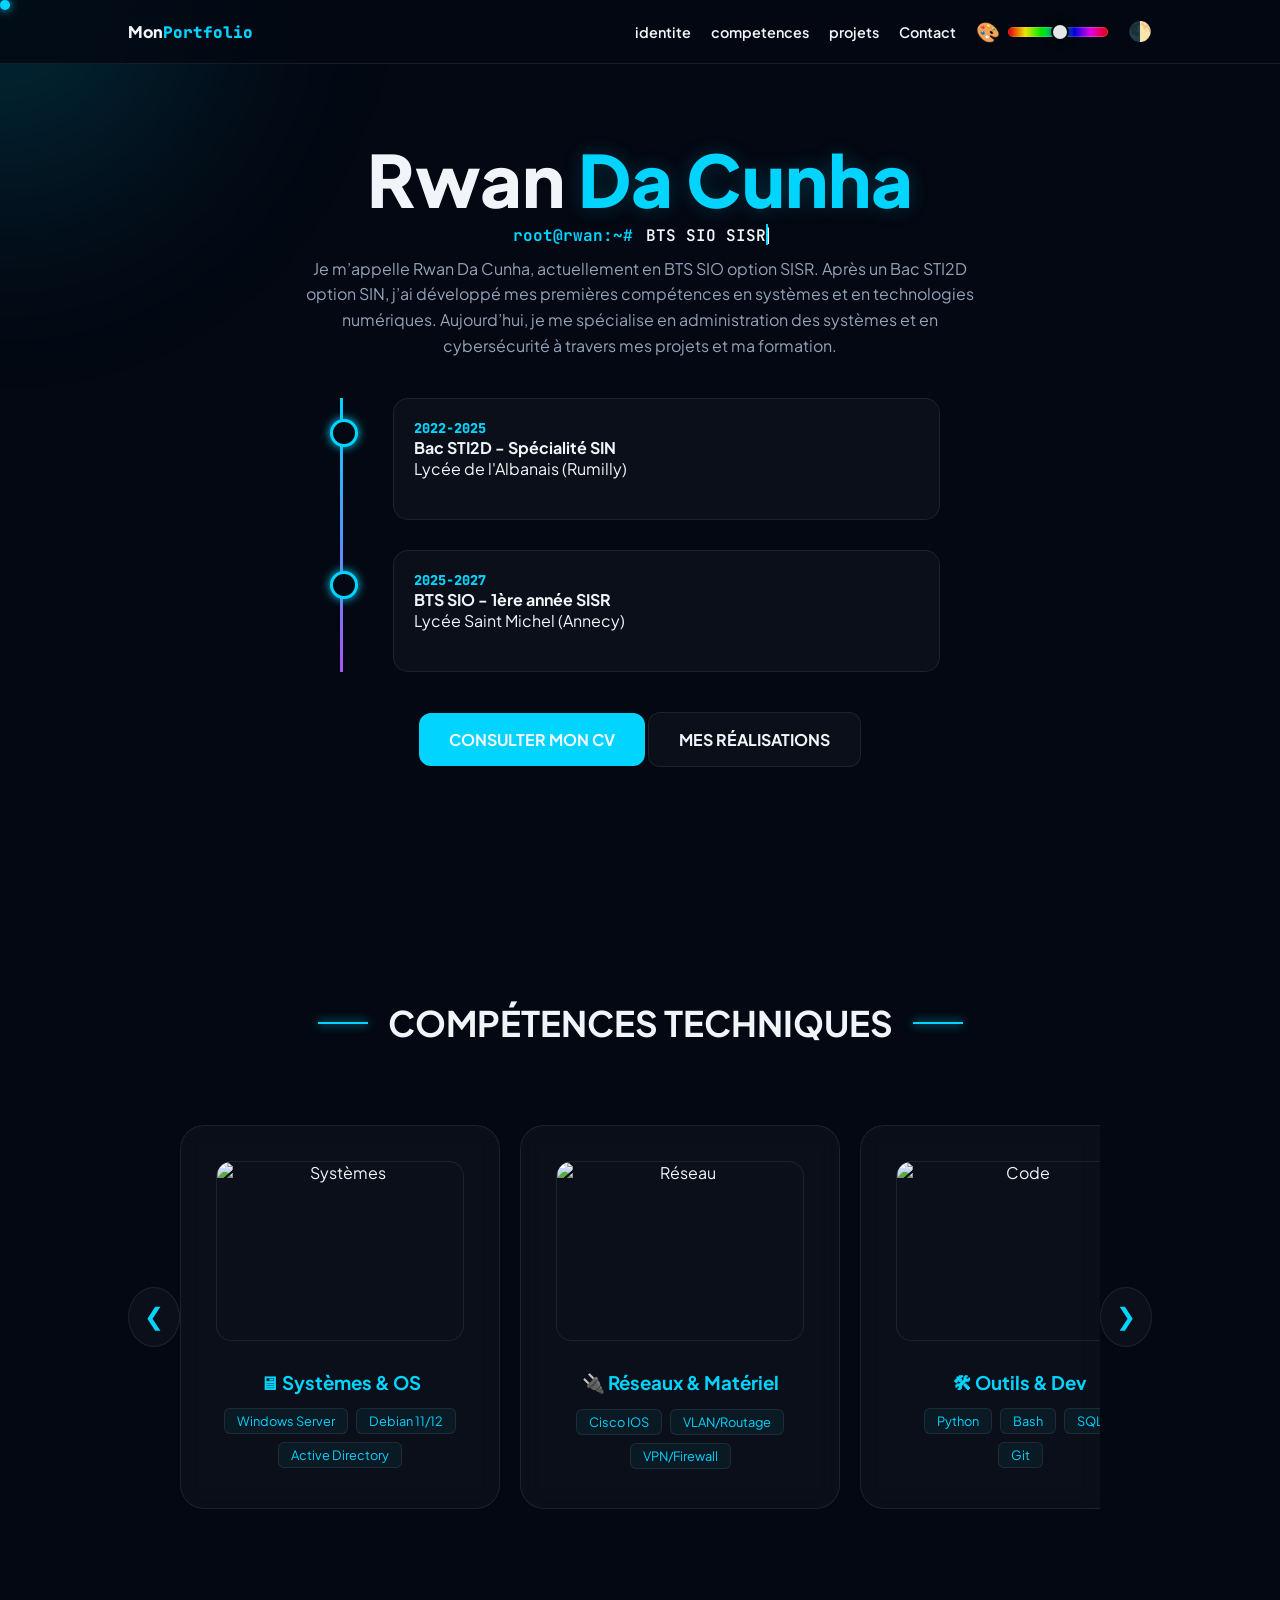
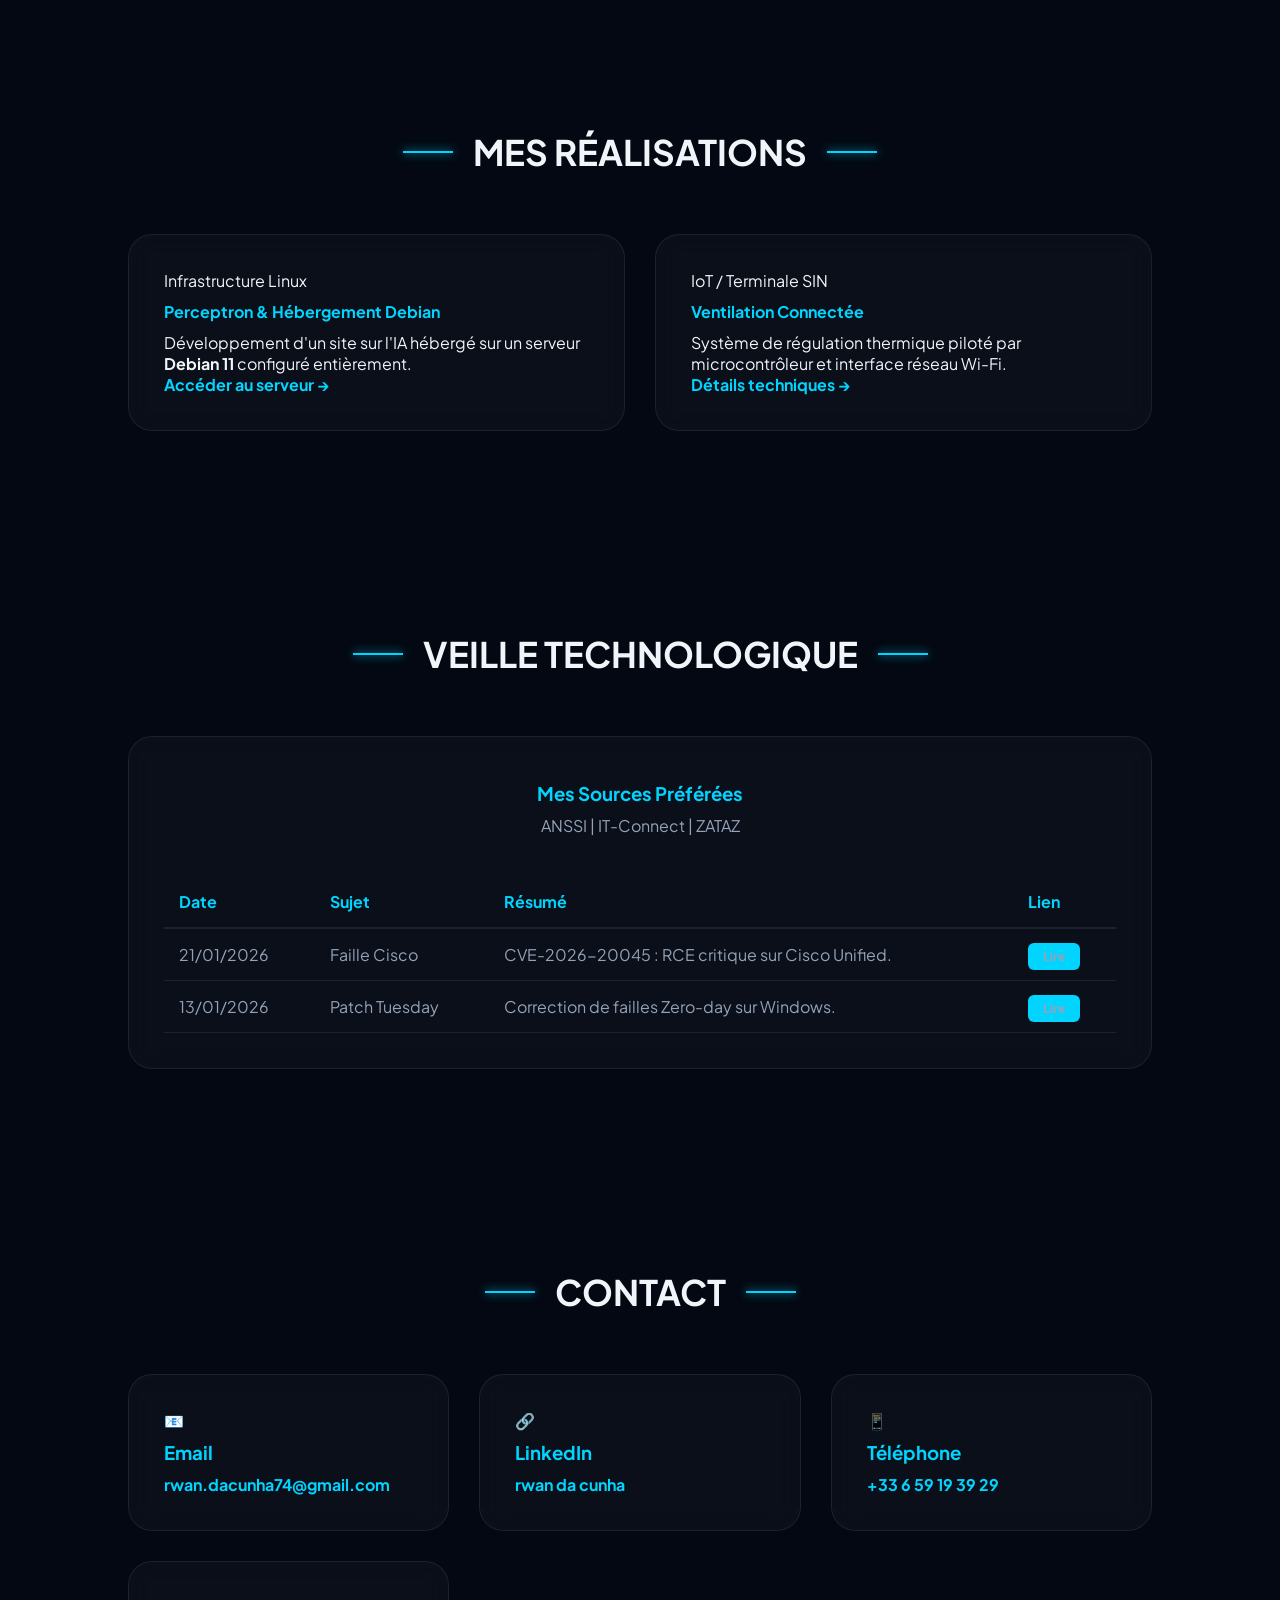
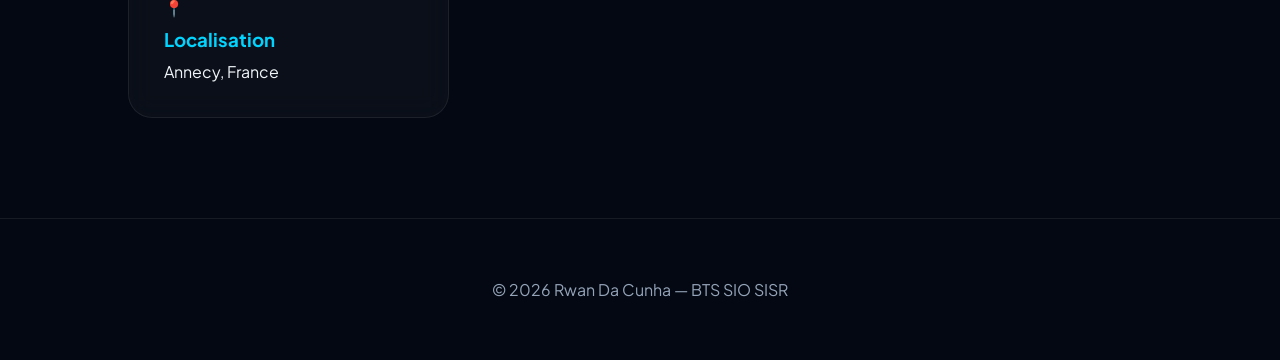
==== index.html @ 263a8742 "Update index.html" ====
<!DOCTYPE html>
<html lang="fr">
<head>
    <meta charset="UTF-8">
    <meta name="viewport" content="width=device-width, initial-scale=1.0">
    <title>Portfolio SISR | Rwan Da Cunha</title>
    <link href="https://fonts.googleapis.com/css2?family=Plus+Jakarta+Sans:wght@300;400;600;800&family=JetBrains+Mono&display=swap" rel="stylesheet">
    <link rel="stylesheet" href="css.css">
</head>
<body>

    <div class="curseur-personnalise"></div>
    <div class="blob"></div>
    

    <nav>
        <div class="logo">Mon<span>Portfolio</span></div>
        <ul>
            <li><a href="#identite">identite</a></li>
            <li><a href="#competences">competences</a></li>
            <li><a href="#projets">projets</a></li>
             <li><a href="#contact">Contact</a></li>
            
            <li class="color-control">
                <span class="icon-palette">🎨</span>
                <input type="range" id="hue-slider" min="0" max="360" value="190">
            </li>

            <li><button id="mode-switch">🌓</button></li>
        </ul>
    </nav>

    <header id="identite" class="reveal">
        <div class="presentation">
          
            <h1>Rwan <span>Da Cunha</span></h1>
            
            <p class="tagline">
                <span class="prompt-user">root@rwan:~#</span> 
                <span id="typewriter"></span><span class="cursor">|</span>
            </p>
            
            <div class="bio-container">
                <p class="bio">
                  Je m’appelle Rwan Da Cunha, actuellement en BTS SIO option SISR. Après un Bac STI2D option SIN, j’ai développé mes premières compétences en systèmes et en technologies numériques. Aujourd’hui, je me spécialise en administration des systèmes et en cybersécurité à travers mes projets et ma formation.
                </p>
            </div>

            <div class="frise-parcours">
                <a href="https://albanais.ent.auvergnerhonealpes.fr/" target="_blank" class="etape">
                    <div class="date">2022-2025</div>
                    <div class="description">
                        <h4>Bac STI2D - Spécialité SIN</h4>
                        <p>Lycée de l'Albanais (Rumilly)</p>
                        <span class="clic-info">Visiter le site →</span>
                    </div>
                </a>
                <a href="https://www.st-michel.fr/formations/etablissement-superieur" target="_blank" class="etape">
                    <div class="date">2025-2027</div>
                    <div class="description">
                        <h4>BTS SIO - 1ère année SISR</h4>
                        <p>Lycée Saint Michel (Annecy)</p>
                        <span class="clic-info">Visiter le site →</span>
                    </div>
                </a>
            </div>

            <div class="actions-principales">
                <a href="CV_2026-01-22_Rwan_Da cunha.pdf" target="_blank" class="btn-neon">CONSULTER MON CV</a>
                <a href="#projets" class="btn-verre">MES RÉALISATIONS</a>
            </div>
        </div>
    </header>

    <section id="competences" class="reveal">
        <h2 class="titre-section">Compétences Techniques</h2>
        <div class="carousel-container">
            <button class="carousel-btn prev" id="prevBtn">❮</button>
            <div class="carousel-track" id="carouselTrack">
                
                <div class="carte-verre carousel-item">
                    <img src="https://images.unsplash.com/photo-1597852074816-d933c7d2b988?q=80&w=600&auto=format&fit=crop" alt="Systèmes">
                    <h3>🖥 Systèmes & OS</h3>
                    <div class="tags"><span>Windows Server</span><span>Debian 11/12</span><span>Active Directory</span></div>
                </div>

                <div class="carte-verre carousel-item">
                    <img src="https://images.unsplash.com/photo-1544197150-b99a580bb7a8?q=80&w=600&auto=format&fit=crop" alt="Réseau">
                    <h3>🔌 Réseaux & Matériel</h3>
                    <div class="tags"><span>Cisco IOS</span><span>VLAN/Routage</span><span>VPN/Firewall</span></div>
                </div>

                <div class="carte-verre carousel-item">
                    <img src="https://images.unsplash.com/photo-1516116216624-53e697fedbea?q=80&w=600&auto=format&fit=crop" alt="Code">
                    <h3>🛠 Outils & Dev</h3>
                    <div class="tags"><span>Python</span><span>Bash</span><span>SQL</span><span>Git</span></div>
                </div>

                <div class="carte-verre carousel-item">
                    <img src="https://images.unsplash.com/photo-1523240795612-9a054b0db644?q=80&w=600&auto=format&fit=crop" alt="Langues">
                    <h3>🌐 Langues</h3>
                    <div class="tags"><span>Français</span><span>Anglais (B1)</span><span>Espagnol (B1)</span></div>
                </div>

            </div>
            <button class="carousel-btn next" id="nextBtn">❯</button>
        </div>
    </section>

    <section id="projets" class="reveal">
        <h2 class="titre-section">Mes Réalisations</h2>
        <div class="grille-projets">
            <div class="carte-verre projet">
                <span class="categorie">Infrastructure Linux</span>
                <h4>Perceptron & Hébergement Debian</h4>
                <p>Développement d'un site sur l'IA hébergé sur un serveur <strong>Debian 11</strong> configuré entièrement.</p>
                <a href="tp_architecture_client_serveur_Yanis (1).pdf" target="_blank" class="lien-projet">Accéder au serveur →</a>
            </div>
            <div class="carte-verre projet">
                <span class="categorie">IoT / Terminale SIN</span>
                <h4>Ventilation Connectée</h4>
                <p>Système de régulation thermique piloté par microcontrôleur et interface réseau Wi-Fi.</p>
                <a href="Présentation Projet Entreprise Moderne Sobre Professionnel Blanc Gris Vert.pdf" target="_blank" class="lien-projet">Détails techniques →</a>
            </div>
        </div>
    </section>

  

    <section id="veille" class="reveal">
        <h2 class="titre-section">Veille Technologique</h2>
        <div class="carte-verre">
            <div style="text-align: center; margin-bottom: 40px;">
                <h3>Mes Sources Préférées</h3>
                <p style="color: var(--texte-attentu); margin-top: 10px;">
                    <a href="https://cyber.gouv.fr/" target="_blank" class="lien-source">ANSSI</a> | 
                    <a href="https://www.it-connect.fr/" target="_blank" class="lien-source">IT-Connect</a> | 
                    <a href="https://www.zataz.com/" target="_blank" class="lien-source">ZATAZ</a>
                </p>
            </div>
            <div class="table-scroll">
                <table class="table-veille">
                    <thead>
                        <tr>
                            <th>Date</th>
                            <th>Sujet</th>
                            <th>Résumé</th>
                            <th>Lien</th>
                        </tr>
                    </thead>
                    <tbody>
                        <tr>
                            <td>21/01/2026</td>
                            <td>Faille Cisco</td>
                            <td>CVE-2026-20045 : RCE critique sur Cisco Unified.</td>
                            <td><a href="https://cyber.gouv.fr" target="_blank" class="btn-mini">Lire</a></td>
                        </tr>
                        <tr>
                            <td>13/01/2026</td>
                            <td>Patch Tuesday</td>
                            <td>Correction de failles Zero-day sur Windows.</td>
                            <td><a href="https://it-connect.fr" target="_blank" class="btn-mini">Lire</a></td>
                        </tr>
                    </tbody>
                </table>
            </div>
        </div>
    </section>

    <section id="contact" class="reveal">
        <h2 class="titre-section">Contact</h2>
        <div class="grille-contact">
            <div class="carte-verre contact-item">
                <div class="icone">📧</div>
                <h3>Email</h3>
                <p><a href="mailto:rwan.dacunha74@gmail.com" class="lien-direct">rwan.dacunha74@gmail.com</a></p>
            </div>
            <div class="carte-verre contact-item">
                <div class="icone">🔗</div>
                <h3>LinkedIn</h3>
                <p><a href="https://linkedin.com/in/rwan-da-cunha-b559bb3a7/" target="_blank" class="lien-direct">rwan da cunha</a></p>
            </div>
            <div class="carte-verre contact-item">
                <div class="icone">📱</div>
                <h3>Téléphone</h3>
                <p><a href="tel:+33659193929" class="lien-direct">+33 6 59 19 39 29</a></p>
            </div>
            <div class="carte-verre contact-item">
                <div class="icone">📍</div>
                <h3>Localisation</h3>
                <p>Annecy, France</p>
            </div>
        </div>
    </section>

    <footer>
        <p>© 2026 Rwan Da Cunha — BTS SIO SISR</p>
    </footer>

    <script src="java_pro.js"></script>
</body>

</html>
---- css.css ----
:root {
    --main-hue: 190;
    --verre: rgba(255, 255, 255, 0.03);
    --bordure: rgba(255, 255, 255, 0.08);
    --neon: hsl(var(--main-hue), 100%, 50%);
    --neon-lumineux: hsla(var(--main-hue), 100%, 50%, 0.2);
    --violet: #a855f7;
    --texte: #f1f5f9;
    --texte-attentu: #94a3b8;
    --fond: #030812;
}

body.light-mode {
    --fond: #f8fafc;
    --texte: #0f172a;
    --texte-attentu: #475569;
    --verre: rgba(0, 0, 0, 0.05);
    --bordure: rgba(0, 0, 0, 0.1);
    --neon: hsl(var(--main-hue), 90%, 45%); 
    --neon-lumineux: hsla(var(--main-hue), 90%, 45%, 0.1);
}

* { margin: 0; padding: 0; box-sizing: border-box; }
html { scroll-behavior: smooth; }
body { background-color: var(--fond); color: var(--texte); font-family: 'Plus Jakarta Sans', sans-serif; overflow-x: hidden; transition: background 0.3s ease, color 0.3s ease; }
html, body, a, button, .carte-verre { cursor: none !important; }

/* FIX LIENS */
a { text-decoration: none !important; color: inherit !important; }
a:visited, a:hover, a:active { text-decoration: none !important; color: inherit !important; }

/* Navigation */
nav { display: flex; justify-content: space-between; align-items: center; padding: 1.2rem 10%; position: fixed; top: 0; width: 100%; z-index: 1000; background: rgba(3, 8, 18, 0.8); backdrop-filter: blur(15px); border-bottom: 1px solid var(--bordure); }
body.light-mode nav { background: rgba(248, 250, 252, 0.8); }
.logo { font-weight: 800; color: var(--texte) !important; }
.logo span { color: var(--neon); font-family: 'JetBrains Mono', monospace; }
nav ul { display: flex; list-style: none; gap: 20px; align-items: center; }
nav a { color: var(--texte) !important; font-weight: 600; font-size: 0.9rem; transition: 0.3s; }
nav a:hover { color: var(--neon) !important; text-shadow: 0 0 10px var(--neon); }
#mode-switch { background: none; border: none; font-size: 1.2rem; cursor: pointer; }

/* SLIDER ARC-EN-CIEL */
.color-control { display: flex; align-items: center; gap: 8px; }
.icon-palette { font-size: 1.2rem; }
#hue-slider {
    -webkit-appearance: none; width: 100px; height: 10px; border-radius: 5px;
    background: linear-gradient(to right, hsl(0, 100%, 50%), hsl(60, 100%, 50%), hsl(120, 100%, 50%), hsl(180, 100%, 50%), hsl(240, 100%, 50%), hsl(300, 100%, 50%), hsl(360, 100%, 50%));
    outline: none; opacity: 0.9; cursor: pointer !important; border: 1px solid rgba(255,255,255,0.2);
}
#hue-slider::-webkit-slider-thumb { -webkit-appearance: none; appearance: none; width: 18px; height: 18px; border-radius: 50%; background: #fff; cursor: pointer; box-shadow: 0 0 10px rgba(0,0,0,0.8); border: 2px solid var(--fond); }

/* IA CHATBOT DESIGN */
.chat-container { max-width: 600px; margin: 0 auto; min-height: 400px; display: flex; flex-direction: column; }
.chat-header { display: flex; align-items: center; gap: 15px; border-bottom: 1px solid var(--bordure); padding-bottom: 15px; margin-bottom: 15px; }
.chat-avatar { width: 50px; height: 50px; background: var(--neon-lumineux); border: 2px solid var(--neon); border-radius: 50%; display: flex; align-items: center; justify-content: center; font-size: 1.5rem; }
.chat-messages { flex-grow: 1; height: 300px; overflow-y: auto; display: flex; flex-direction: column; gap: 10px; padding: 10px; border: 1px solid var(--bordure); border-radius: 12px; background: rgba(0,0,0,0.2); margin-bottom: 15px; }
.message { padding: 10px 15px; border-radius: 12px; max-width: 80%; line-height: 1.4; font-size: 0.95rem; }
.message.bot { background: var(--verre); border: 1px solid var(--bordure); border-left: 3px solid var(--neon); align-self: flex-start; }
.message.user { background: var(--neon-lumineux); border: 1px solid var(--neon); color: var(--texte); align-self: flex-end; text-align: right; }
.chat-input-area { display: flex; gap: 10px; }
#user-input { flex-grow: 1; padding: 12px; border-radius: 8px; border: 1px solid var(--bordure); background: rgba(0,0,0,0.3); color: var(--texte); outline: none; transition: 0.3s; }
#user-input:focus { border-color: var(--neon); }
#send-btn { background: var(--neon); color: #000; border: none; padding: 10px 20px; border-radius: 8px; font-weight: bold; cursor: pointer; transition: 0.3s; }
#send-btn:hover { box-shadow: 0 0 15px var(--neon-lumineux); }

/* TITRES EN COULEUR */
.carte-verre h3, .carte-verre h4 { color: var(--neon) !important; margin: 10px 0; }
.prompt-user { color: var(--neon); margin-right: 10px; font-weight: bold; font-family: 'JetBrains Mono', monospace; }
#typewriter { font-family: 'JetBrains Mono', monospace; color: var(--texte); font-weight: 600; }
.cursor { display: inline-block; background-color: var(--neon); width: 2px; animation: blink 1s infinite; }
@keyframes blink { 0%, 100% { opacity: 1; } 50% { opacity: 0; } }

/* Carrousel */
.carousel-container { position: relative; display: flex; align-items: center; width: 100%; margin: 0 auto; }
.carousel-track { display: flex; overflow-x: auto; scroll-behavior: smooth; scroll-snap-type: x mandatory; gap: 20px; padding: 20px 0; scrollbar-width: none; }
.carousel-track::-webkit-scrollbar { display: none; }
.carousel-item { min-width: 320px; flex: 0 0 calc(33.33% - 20px); scroll-snap-align: center; display: flex; flex-direction: column; align-items: center; text-align: center; }
.carousel-item img { width: 100%; height: 180px; object-fit: cover; border-radius: 15px; margin-bottom: 20px; border: 1px solid var(--bordure); }
.carousel-btn { background: var(--verre); border: 1px solid var(--bordure); color: var(--neon); font-size: 1.5rem; padding: 15px; border-radius: 50%; z-index: 10; transition: 0.3s; }
@media (max-width: 768px) { .carousel-item { flex: 0 0 85%; } .carousel-btn { display: none; } }

/* Hero */
header { height: 100vh; display: flex; align-items: center; justify-content: center; text-align: center; }
.presentation h1 { font-size: clamp(2.5rem, 8vw, 4.5rem); font-weight: 800; color: var(--texte); }
.presentation h1 span { color: var(--neon); text-shadow: 0 0 20px var(--neon-lumineux); }
.bio { color: var(--texte-attentu); margin: 10px auto 40px auto; max-width: 700px; line-height: 1.6; }

/* Frise */
.frise-parcours { position: relative; margin: 40px auto; max-width: 600px; padding-left: 50px; text-align: left; border-left: 3px solid var(--bordure); }
.frise-parcours::after { content: ''; position: absolute; left: -3px; top: 0; width: 3px; height: 100%; background: linear-gradient(to bottom, var(--neon), var(--violet), var(--neon)); background-size: 100% 200%; animation: flux 3s linear infinite; }
@keyframes flux { 0% { background-position: 0% 0%; } 100% { background-position: 0% 200%; } }
.etape { display: block; position: relative; margin-bottom: 30px; padding: 20px; background: var(--verre); border-radius: 15px; border: 1px solid var(--bordure); transition: 0.4s; color: var(--texte) !important; text-decoration: none !important; }
.etape:hover { border-color: var(--neon); transform: translateX(10px); background: rgba(0, 229, 255, 0.05); }
.etape::before { content: ''; position: absolute; left: -64px; top: 20px; width: 22px; height: 22px; background: var(--fond); border: 3px solid var(--neon); border-radius: 50%; z-index: 2; box-shadow: 0 0 10px var(--neon); }
.etape .date { font-weight: 800; color: var(--neon); font-size: 0.85rem; font-family: 'JetBrains Mono', monospace; }
.clic-info { display: block; margin-top: 5px; font-size: 0.75rem; color: var(--neon); opacity: 0; }
.etape:hover .clic-info { opacity: 1; }

/* Général */
section { padding: 100px 10%; }
.titre-section { font-size: 2.2rem; margin-bottom: 60px; text-align: center; text-transform: uppercase; display: flex; align-items: center; justify-content: center; gap: 20px; }
.titre-section::before, .titre-section::after { content: ""; height: 2px; width: 50px; background: var(--neon); box-shadow: 0 0 10px var(--neon); }
.grille-projets, .grille-contact { display: grid; grid-template-columns: repeat(auto-fit, minmax(280px, 1fr)); gap: 30px; }
.carte-verre { background: var(--verre); border: 1px solid var(--bordure); backdrop-filter: blur(12px); padding: 35px; border-radius: 24px; transition: 0.4s ease; }
.tags span { display: inline-block; background: rgba(0, 229, 255, 0.05); color: var(--neon); padding: 4px 12px; border-radius: 6px; margin: 4px; font-size: 0.8rem; border: 1px solid var(--bordure); }

.lien-direct, .lien-projet { color: var(--neon) !important; font-weight: 700; text-decoration: none !important; }
.btn-neon { padding: 16px 30px; border-radius: 12px; font-weight: 700; background: var(--neon); color: #000; display: inline-block; text-decoration: none !important; }
.btn-verre { padding: 16px 30px; border-radius: 12px; font-weight: 700; background: var(--verre); color: var(--texte); border: 1px solid var(--bordure); display: inline-block; text-decoration: none !important; }
.table-veille { width: 100%; border-collapse: collapse; margin-top: 25px; }
.table-veille th { text-align: left; color: var(--neon); padding: 15px; border-bottom: 2px solid var(--bordure); }
.table-veille td { padding: 15px; border-bottom: 1px solid var(--bordure); color: var(--texte-attentu); }
.btn-mini { background: var(--neon); color: #000; padding: 6px 15px; border-radius: 6px; font-weight: 800; font-size: 0.75rem; text-decoration: none !important; }

/* Curseur */
.curseur-personnalise { width: 10px; height: 10px; background: var(--neon); border-radius: 50%; position: fixed; pointer-events: none; z-index: 9999; box-shadow: 0 0 10px var(--neon); transform: translate(-50%, -50%); transition: transform 0.1s ease-out; }
.curseur-personnalise.active { transform: translate(-50%, -50%) scale(2.8); background: transparent; border: 1px solid var(--neon); }
.blob { position: fixed; top: 0; left: 0; width: 600px; height: 600px; background: radial-gradient(circle, var(--neon-lumineux) 0%, transparent 70%); filter: blur(80px); z-index: -1; pointer-events: none; }
.reveal { opacity: 0; transform: translateY(30px); transition: 1s ease; }
.reveal.active { opacity: 1; transform: translateY(0); }
footer { text-align: center; padding: 60px; border-top: 1px solid var(--bordure); color: var(--texte-attentu); }
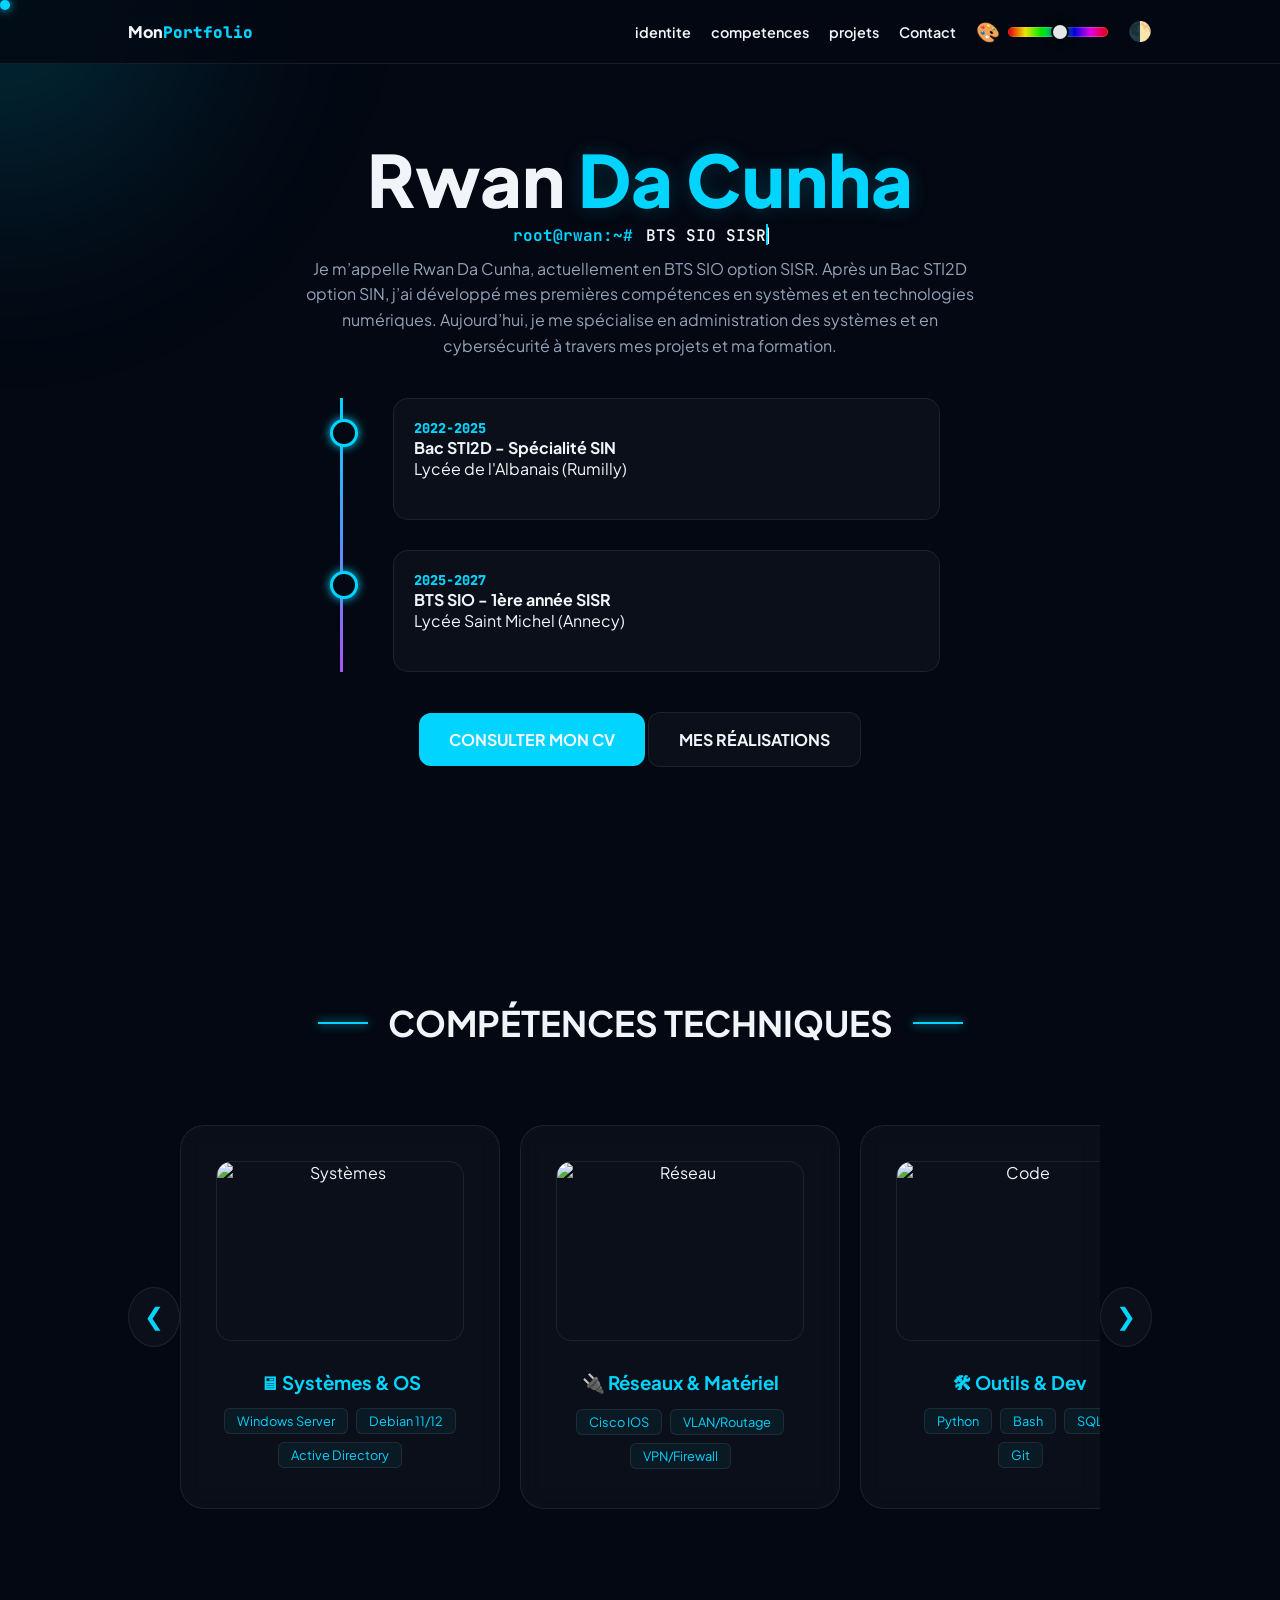
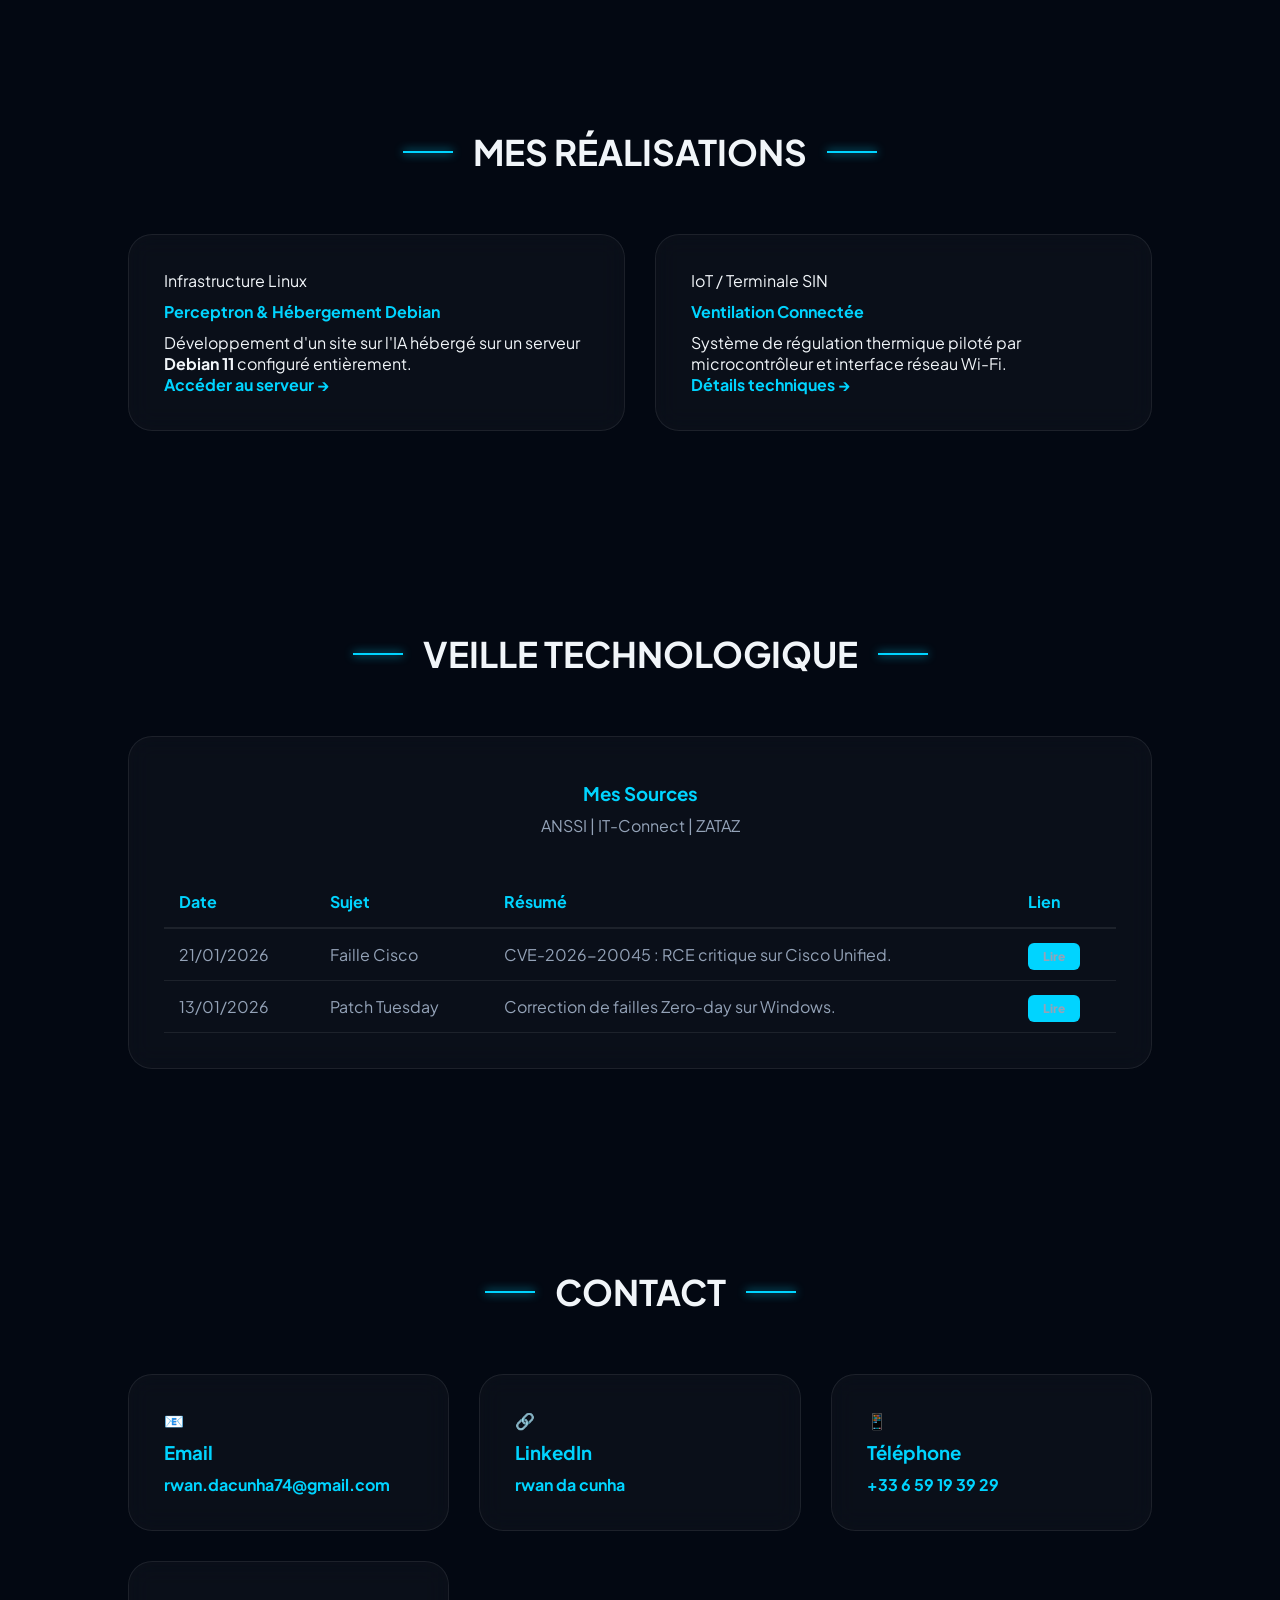
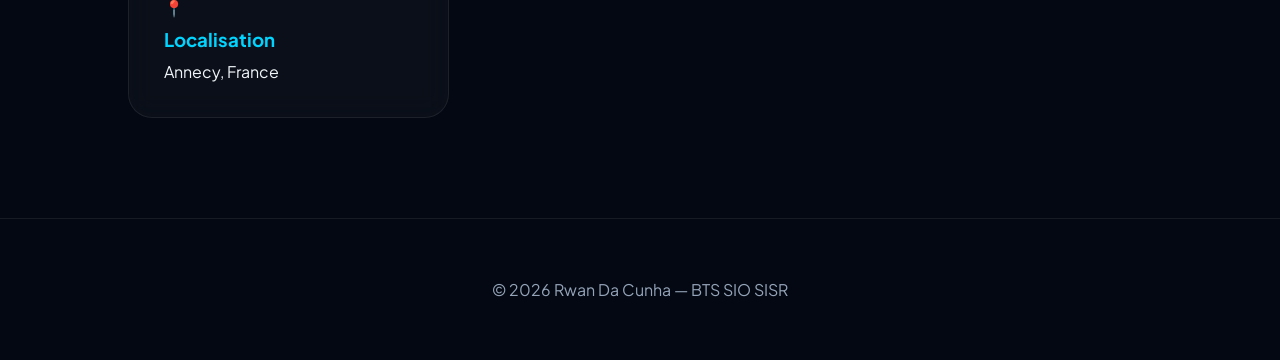
==== commit 900fa832: "Update index.html" ====
--- a/index.html
+++ b/index.html
@@ -131,7 +131,7 @@
         <h2 class="titre-section">Veille Technologique</h2>
         <div class="carte-verre">
             <div style="text-align: center; margin-bottom: 40px;">
-                <h3>Mes Sources Préférées</h3>
+                <h3>Mes Sources</h3>
                 <p style="color: var(--texte-attentu); margin-top: 10px;">
                     <a href="https://cyber.gouv.fr/" target="_blank" class="lien-source">ANSSI</a> | 
                     <a href="https://www.it-connect.fr/" target="_blank" class="lien-source">IT-Connect</a> | 
@@ -204,3 +204,4 @@
 
 
 
+
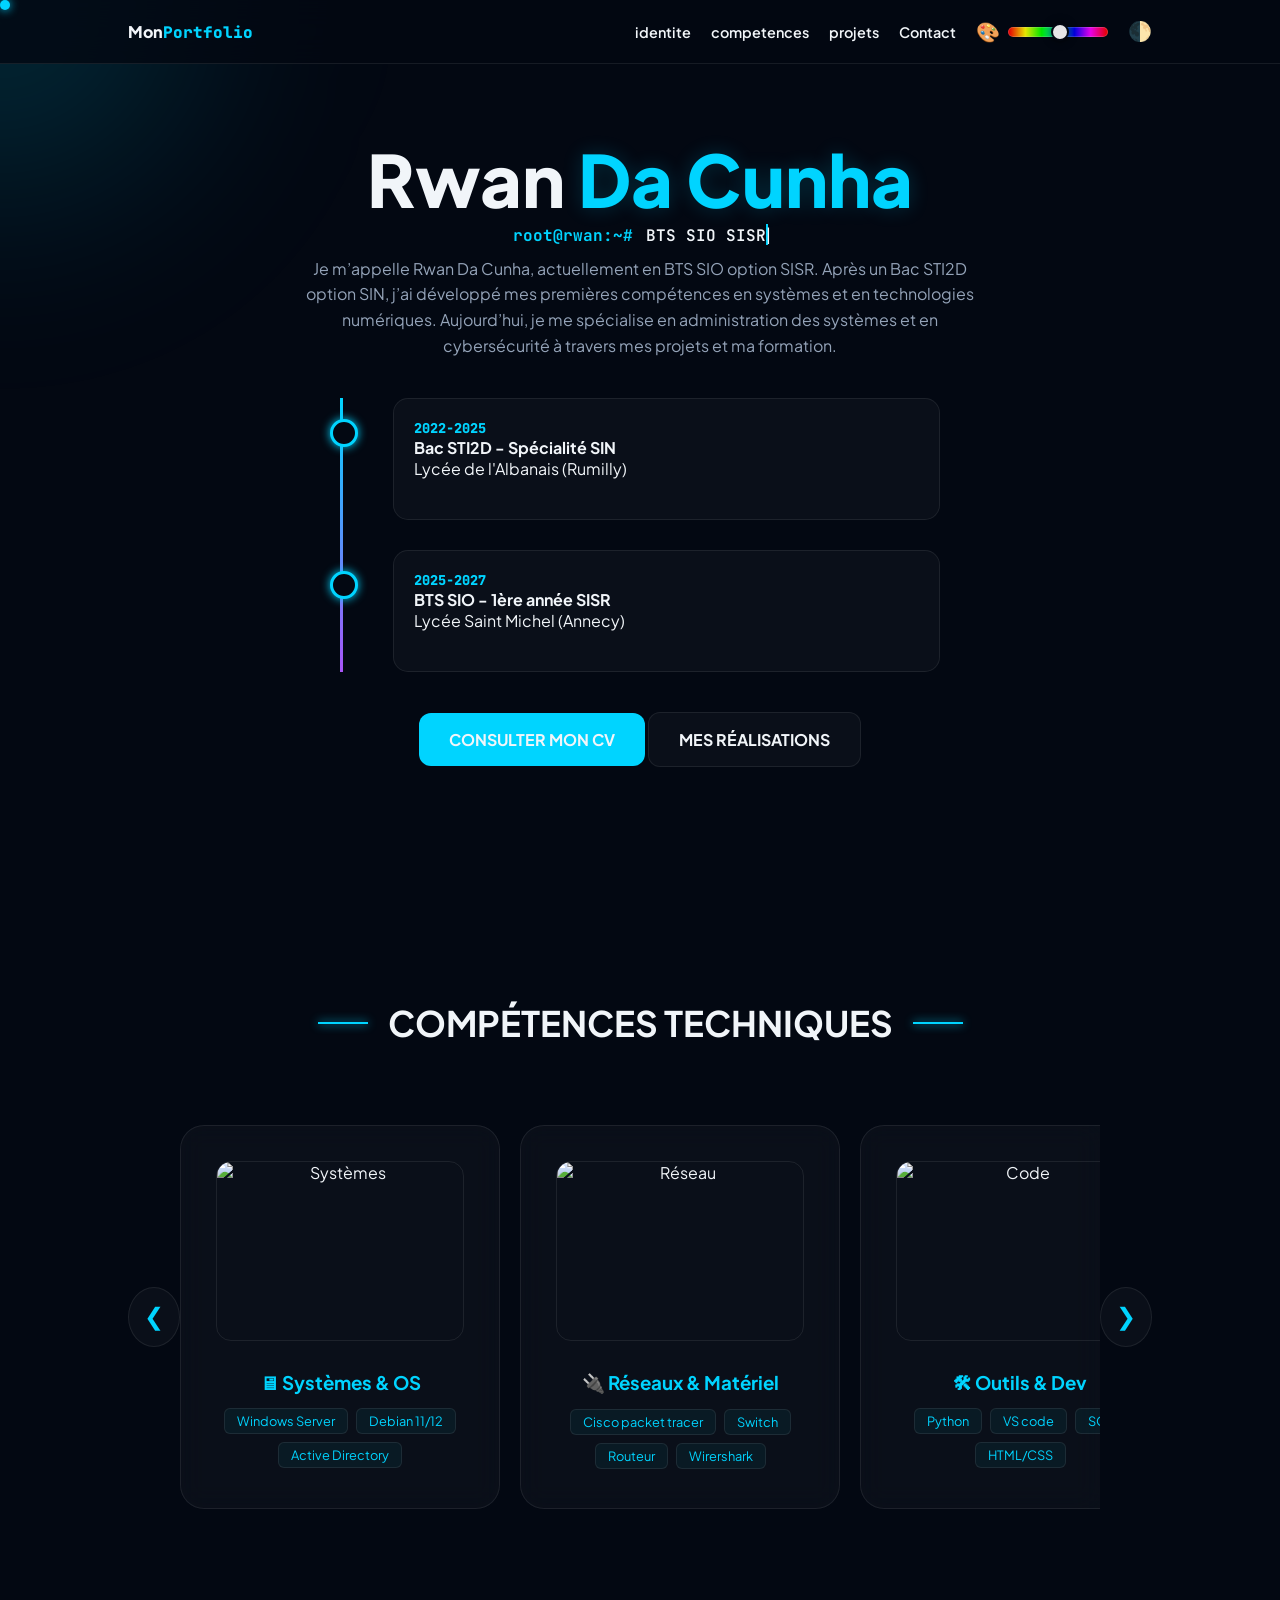
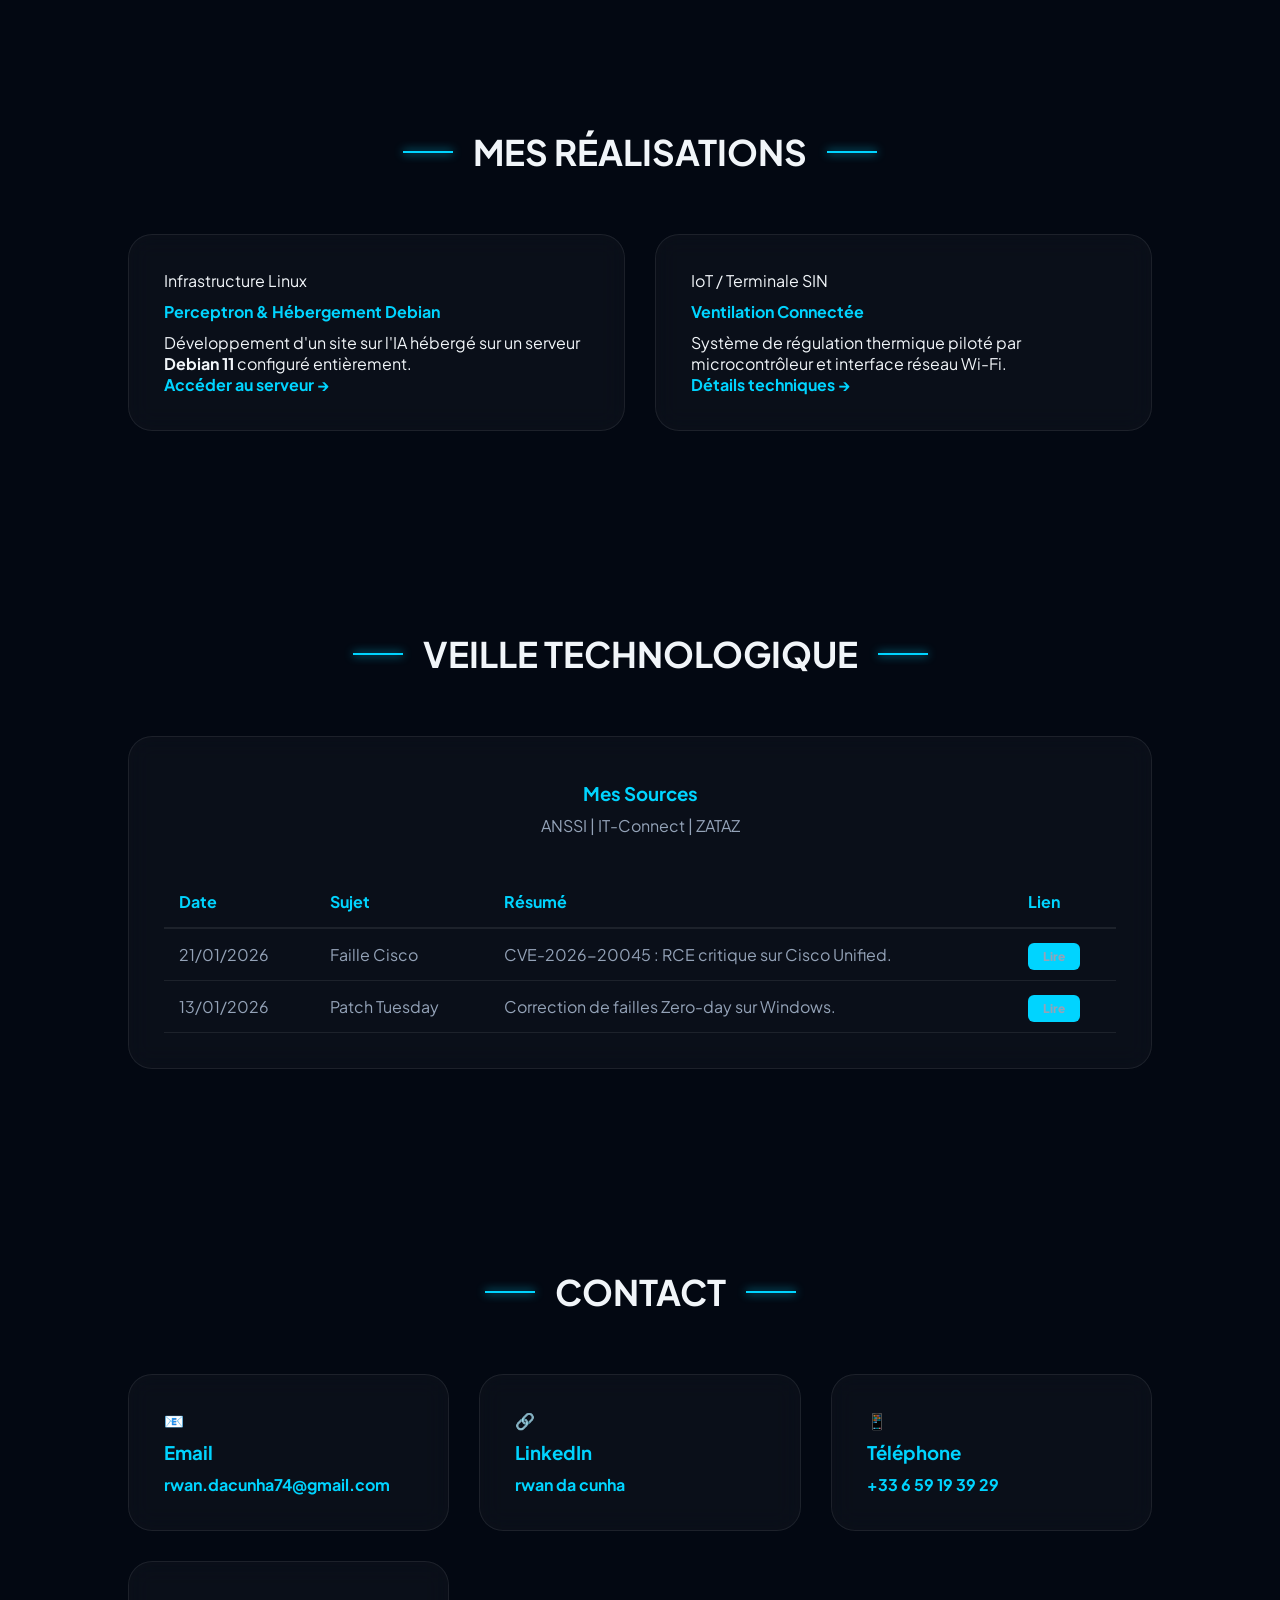
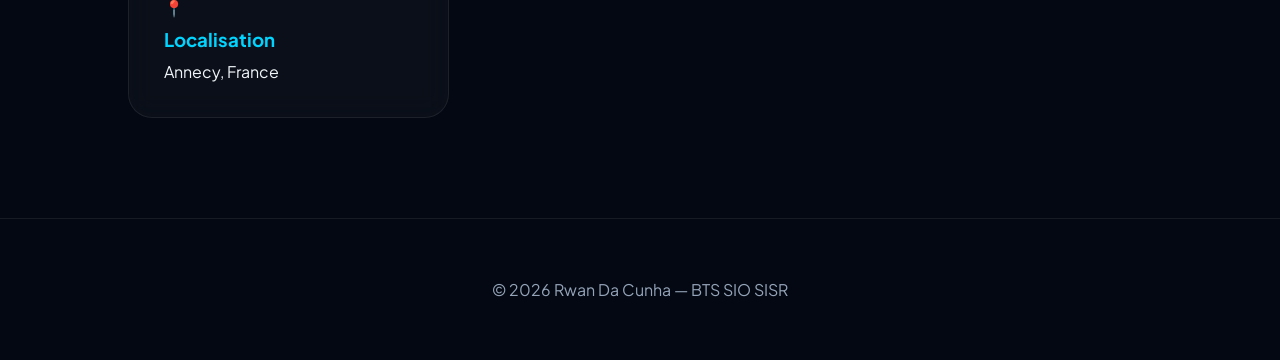
==== commit 4832aedc: "Update index.html" ====
--- a/index.html
+++ b/index.html
@@ -87,13 +87,13 @@
                 <div class="carte-verre carousel-item">
                     <img src="https://images.unsplash.com/photo-1544197150-b99a580bb7a8?q=80&w=600&auto=format&fit=crop" alt="Réseau">
                     <h3>🔌 Réseaux & Matériel</h3>
-                    <div class="tags"><span>Cisco IOS</span><span>VLAN/Routage</span><span>VPN/Firewall</span></div>
+                    <div class="tags"><span>Cisco packet tracer</span><span>Switch</span><span>Routeur</span><span>Wirershark</span></div>
                 </div>
 
                 <div class="carte-verre carousel-item">
                     <img src="https://images.unsplash.com/photo-1516116216624-53e697fedbea?q=80&w=600&auto=format&fit=crop" alt="Code">
                     <h3>🛠 Outils & Dev</h3>
-                    <div class="tags"><span>Python</span><span>Bash</span><span>SQL</span><span>Git</span></div>
+                    <div class="tags"><span>Python</span><span>VS code</span><span>SQL</span><span>HTML/CSS</span></div>
                 </div>
 
                 <div class="carte-verre carousel-item">
@@ -205,3 +205,4 @@
 
 
 
+
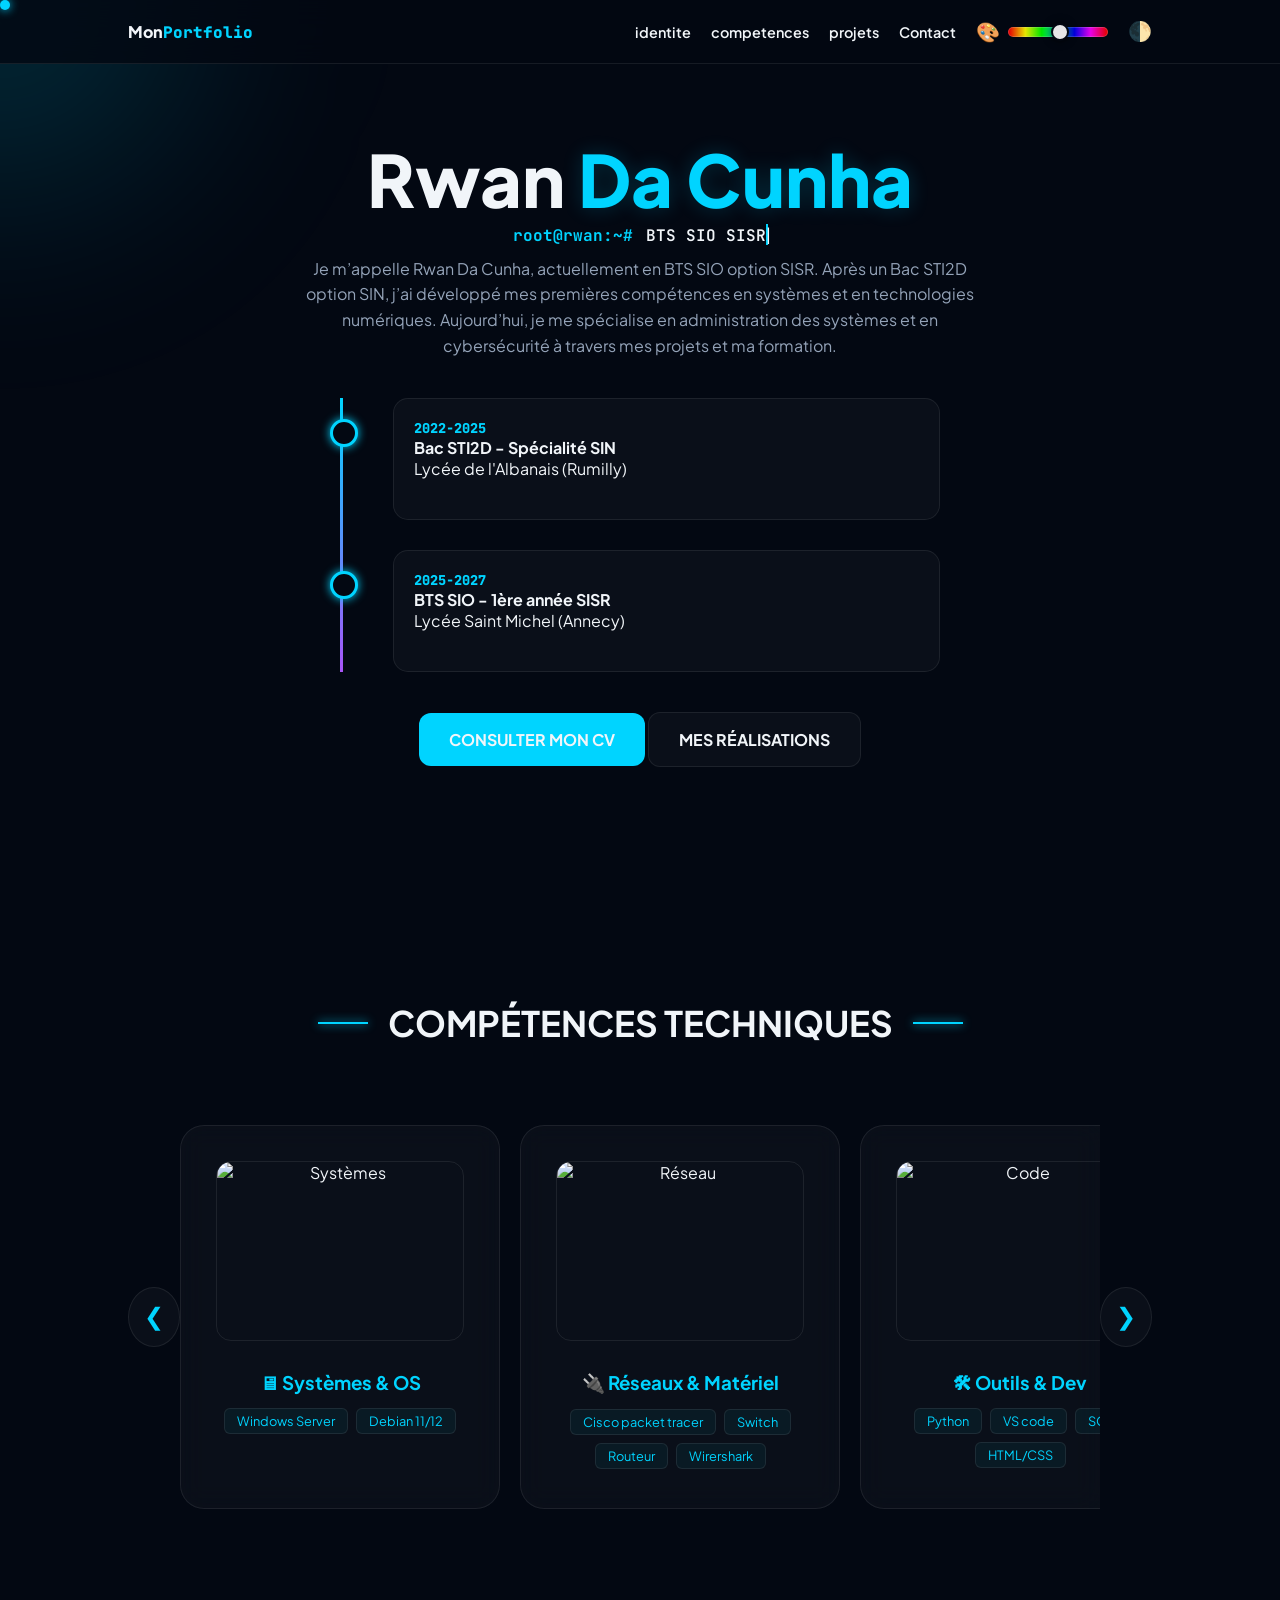
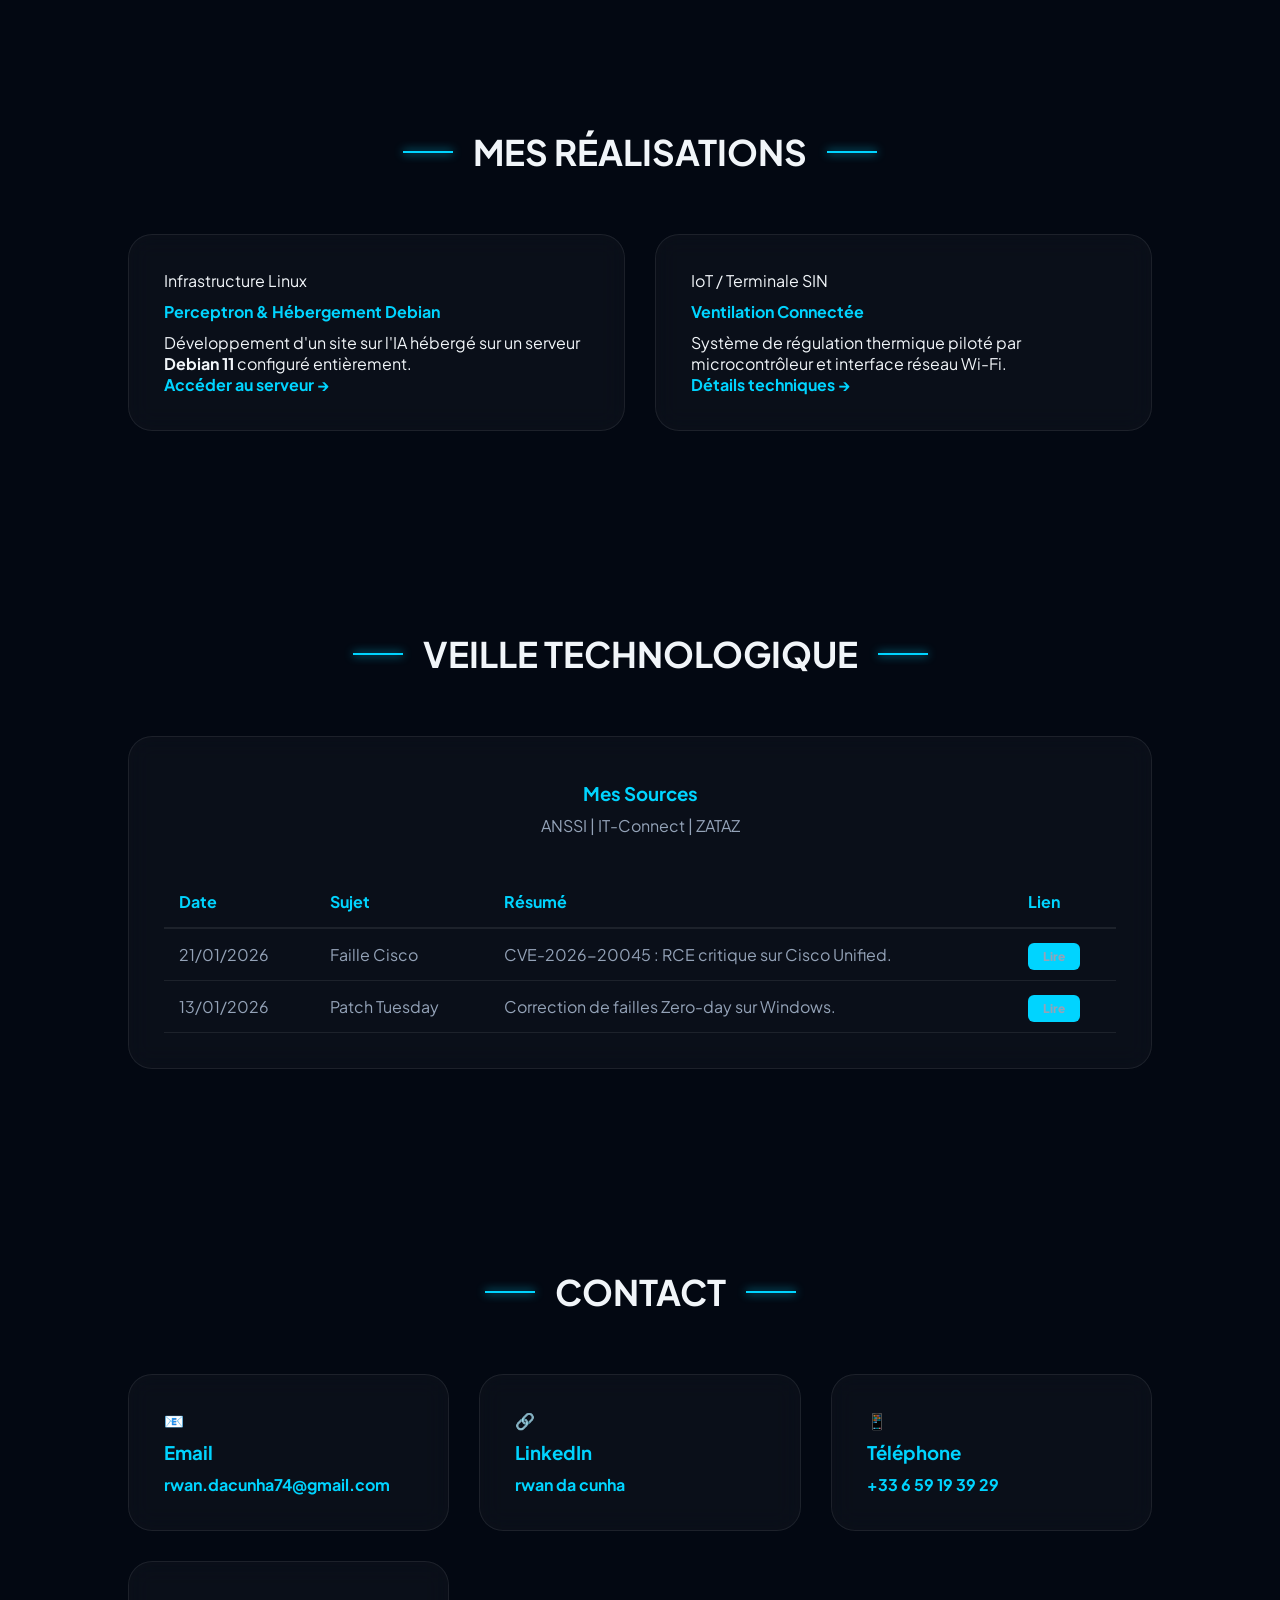
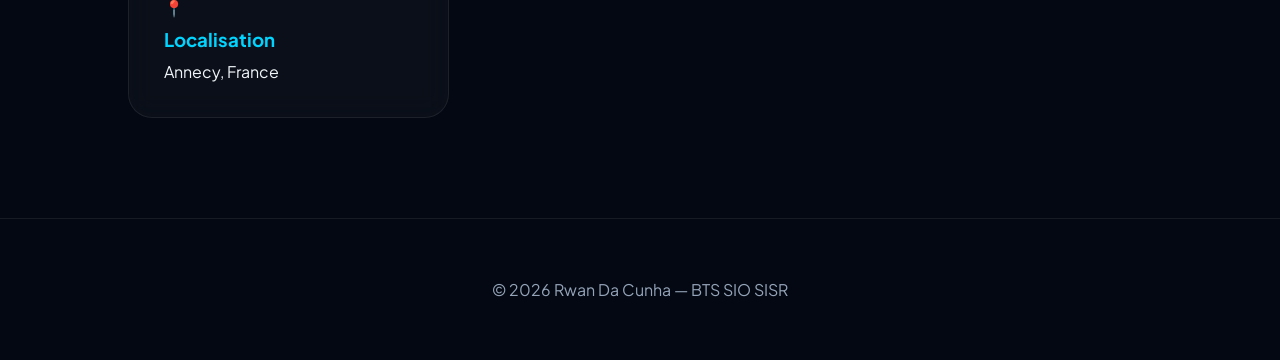
==== commit d6fe93e4: "Update index.html" ====
--- a/index.html
+++ b/index.html
@@ -81,7 +81,7 @@
                 <div class="carte-verre carousel-item">
                     <img src="https://images.unsplash.com/photo-1597852074816-d933c7d2b988?q=80&w=600&auto=format&fit=crop" alt="Systèmes">
                     <h3>🖥 Systèmes & OS</h3>
-                    <div class="tags"><span>Windows Server</span><span>Debian 11/12</span><span>Active Directory</span></div>
+                    <div class="tags"><span>Windows Server</span><span>Debian 11/12</span></div>
                 </div>
 
                 <div class="carte-verre carousel-item">
@@ -206,3 +206,4 @@
 
 
 
+
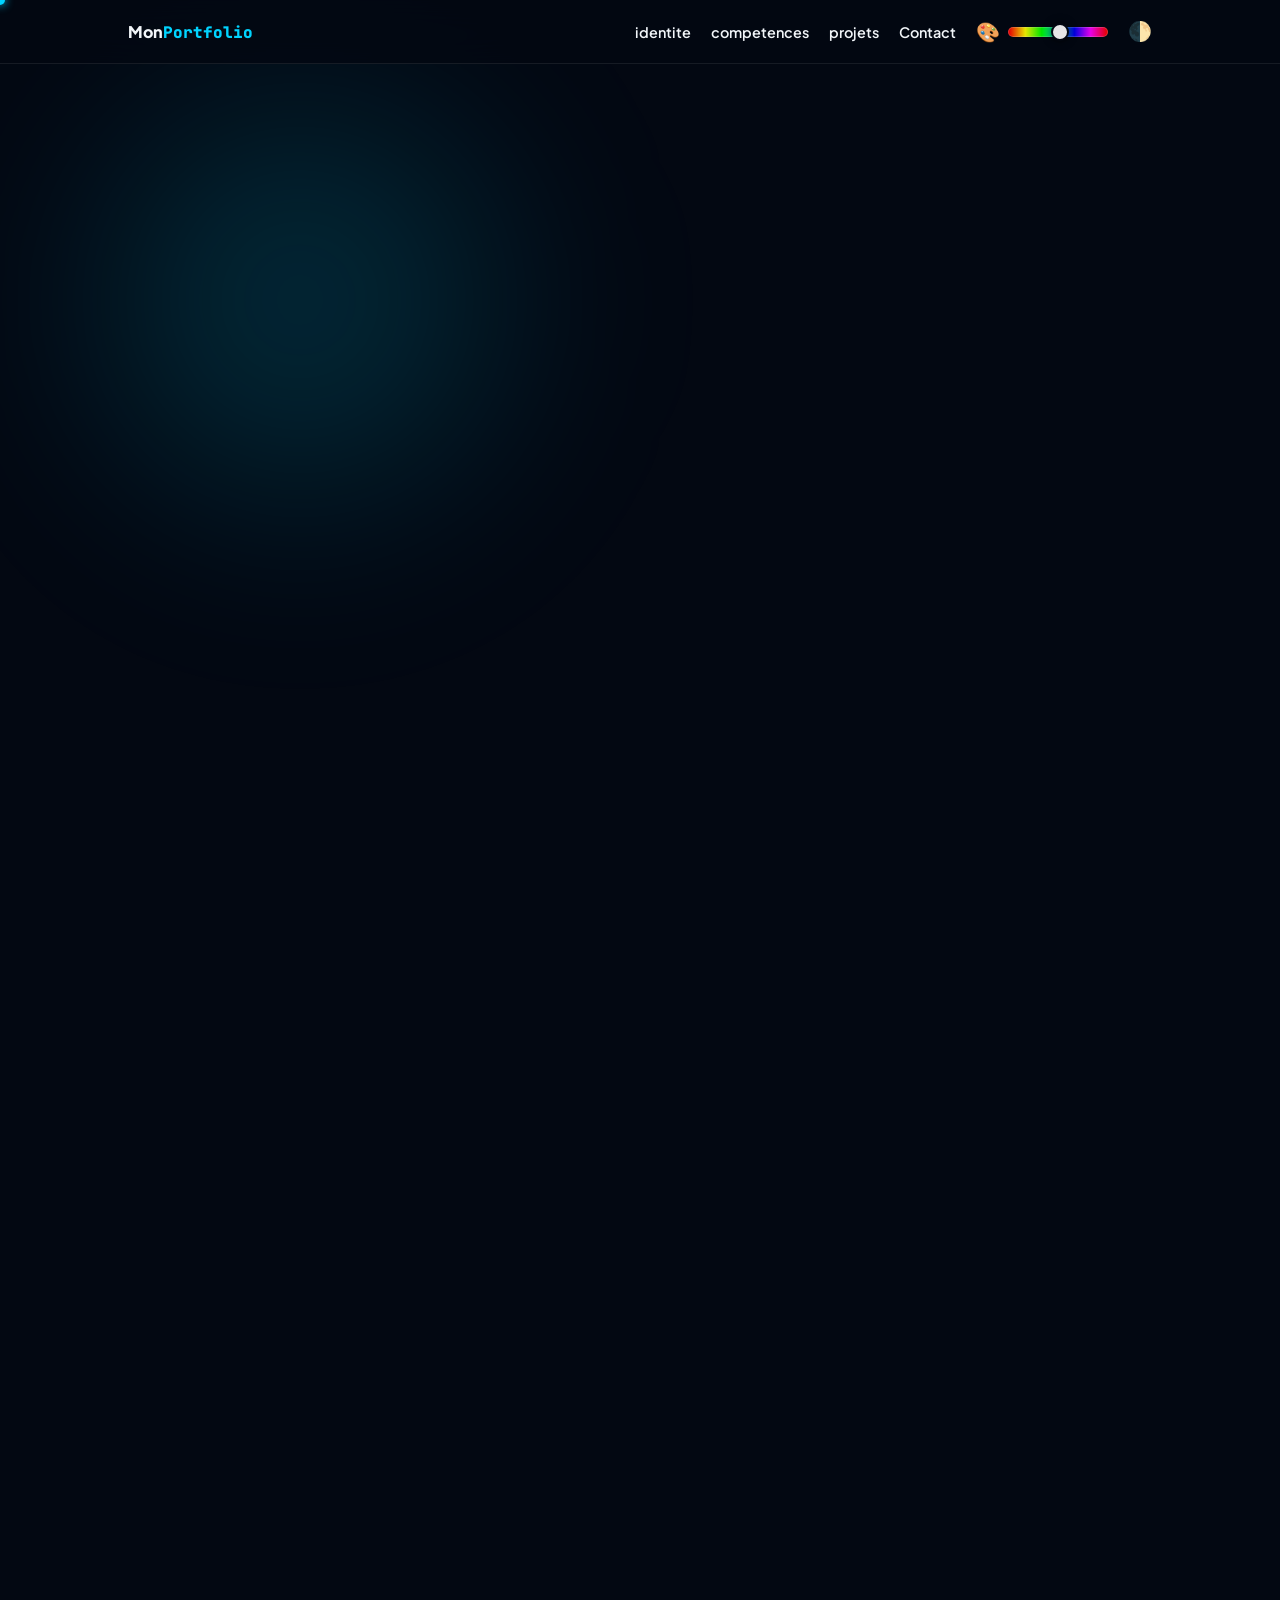
==== commit 0ed959a9: "Update index.html" ====
--- a/index.html
+++ b/index.html
@@ -12,7 +12,6 @@
     <div class="curseur-personnalise"></div>
     <div class="blob"></div>
     
-
     <nav>
         <div class="logo">Mon<span>Portfolio</span></div>
         <ul>
@@ -122,88 +121,7 @@
                 <p>Système de régulation thermique piloté par microcontrôleur et interface réseau Wi-Fi.</p>
                 <a href="Présentation Projet Entreprise Moderne Sobre Professionnel Blanc Gris Vert.pdf" target="_blank" class="lien-projet">Détails techniques →</a>
             </div>
-        </div>
-    </section>
+            <!-- AJOUT DU STAGE PUCCIO ICI -->
+            <div class="carte-verre projetJe n'ai malheureusement pas accès à l'historique de notre précédente conversation dans cette nouvelle session. S'agit-il du code pour le site vitrine de l'entreprise d'électricité, ou d'un tout autre projet sur lequel tu travailles en ce moment ?
 
-  
-
-    <section id="veille" class="reveal">
-        <h2 class="titre-section">Veille Technologique</h2>
-        <div class="carte-verre">
-            <div style="text-align: center; margin-bottom: 40px;">
-                <h3>Mes Sources</h3>
-                <p style="color: var(--texte-attentu); margin-top: 10px;">
-                    <a href="https://cyber.gouv.fr/" target="_blank" class="lien-source">ANSSI</a> | 
-                    <a href="https://www.it-connect.fr/" target="_blank" class="lien-source">IT-Connect</a> | 
-                    <a href="https://www.zataz.com/" target="_blank" class="lien-source">ZATAZ</a>
-                </p>
-            </div>
-            <div class="table-scroll">
-                <table class="table-veille">
-                    <thead>
-                        <tr>
-                            <th>Date</th>
-                            <th>Sujet</th>
-                            <th>Résumé</th>
-                            <th>Lien</th>
-                        </tr>
-                    </thead>
-                    <tbody>
-                        <tr>
-                            <td>21/01/2026</td>
-                            <td>Faille Cisco</td>
-                            <td>CVE-2026-20045 : RCE critique sur Cisco Unified.</td>
-                            <td><a href="https://cyber.gouv.fr" target="_blank" class="btn-mini">Lire</a></td>
-                        </tr>
-                        <tr>
-                            <td>13/01/2026</td>
-                            <td>Patch Tuesday</td>
-                            <td>Correction de failles Zero-day sur Windows.</td>
-                            <td><a href="https://it-connect.fr" target="_blank" class="btn-mini">Lire</a></td>
-                        </tr>
-                    </tbody>
-                </table>
-            </div>
-        </div>
-    </section>
-
-    <section id="contact" class="reveal">
-        <h2 class="titre-section">Contact</h2>
-        <div class="grille-contact">
-            <div class="carte-verre contact-item">
-                <div class="icone">📧</div>
-                <h3>Email</h3>
-                <p><a href="mailto:rwan.dacunha74@gmail.com" class="lien-direct">rwan.dacunha74@gmail.com</a></p>
-            </div>
-            <div class="carte-verre contact-item">
-                <div class="icone">🔗</div>
-                <h3>LinkedIn</h3>
-                <p><a href="https://linkedin.com/in/rwan-da-cunha-b559bb3a7/" target="_blank" class="lien-direct">rwan da cunha</a></p>
-            </div>
-            <div class="carte-verre contact-item">
-                <div class="icone">📱</div>
-                <h3>Téléphone</h3>
-                <p><a href="tel:+33659193929" class="lien-direct">+33 6 59 19 39 29</a></p>
-            </div>
-            <div class="carte-verre contact-item">
-                <div class="icone">📍</div>
-                <h3>Localisation</h3>
-                <p>Annecy, France</p>
-            </div>
-        </div>
-    </section>
-
-    <footer>
-        <p>© 2026 Rwan Da Cunha — BTS SIO SISR</p>
-    </footer>
-
-    <script src="java_pro.js"></script>
-</body>
-
-</html>
-
-
-
-
-
-
+Pourrais-tu me redonner un peu de contexte ou me copier-coller les morceaux que tu as déjà ? Dès que j'aurai ces détails, je te structurerai et te renverrai les codes complets pour le HTML, le CSS et le JavaScript, séparés un par un.
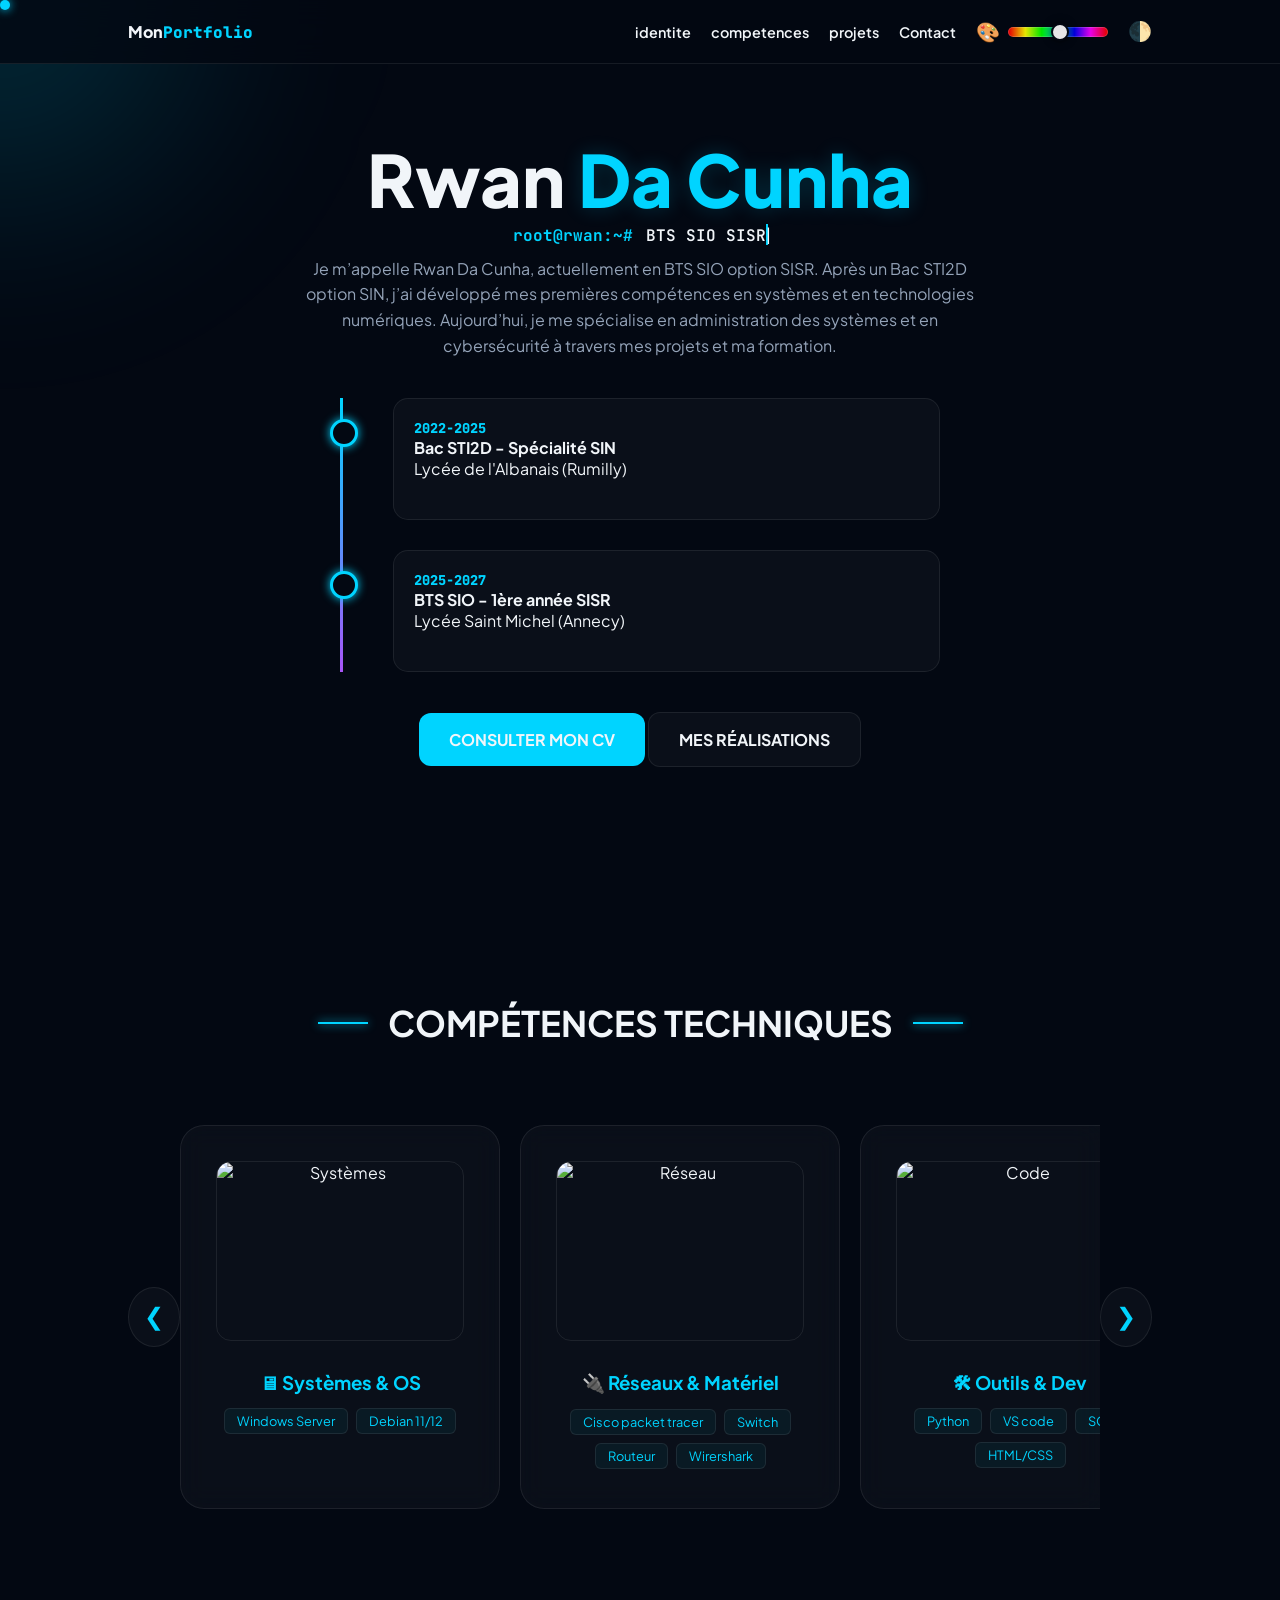
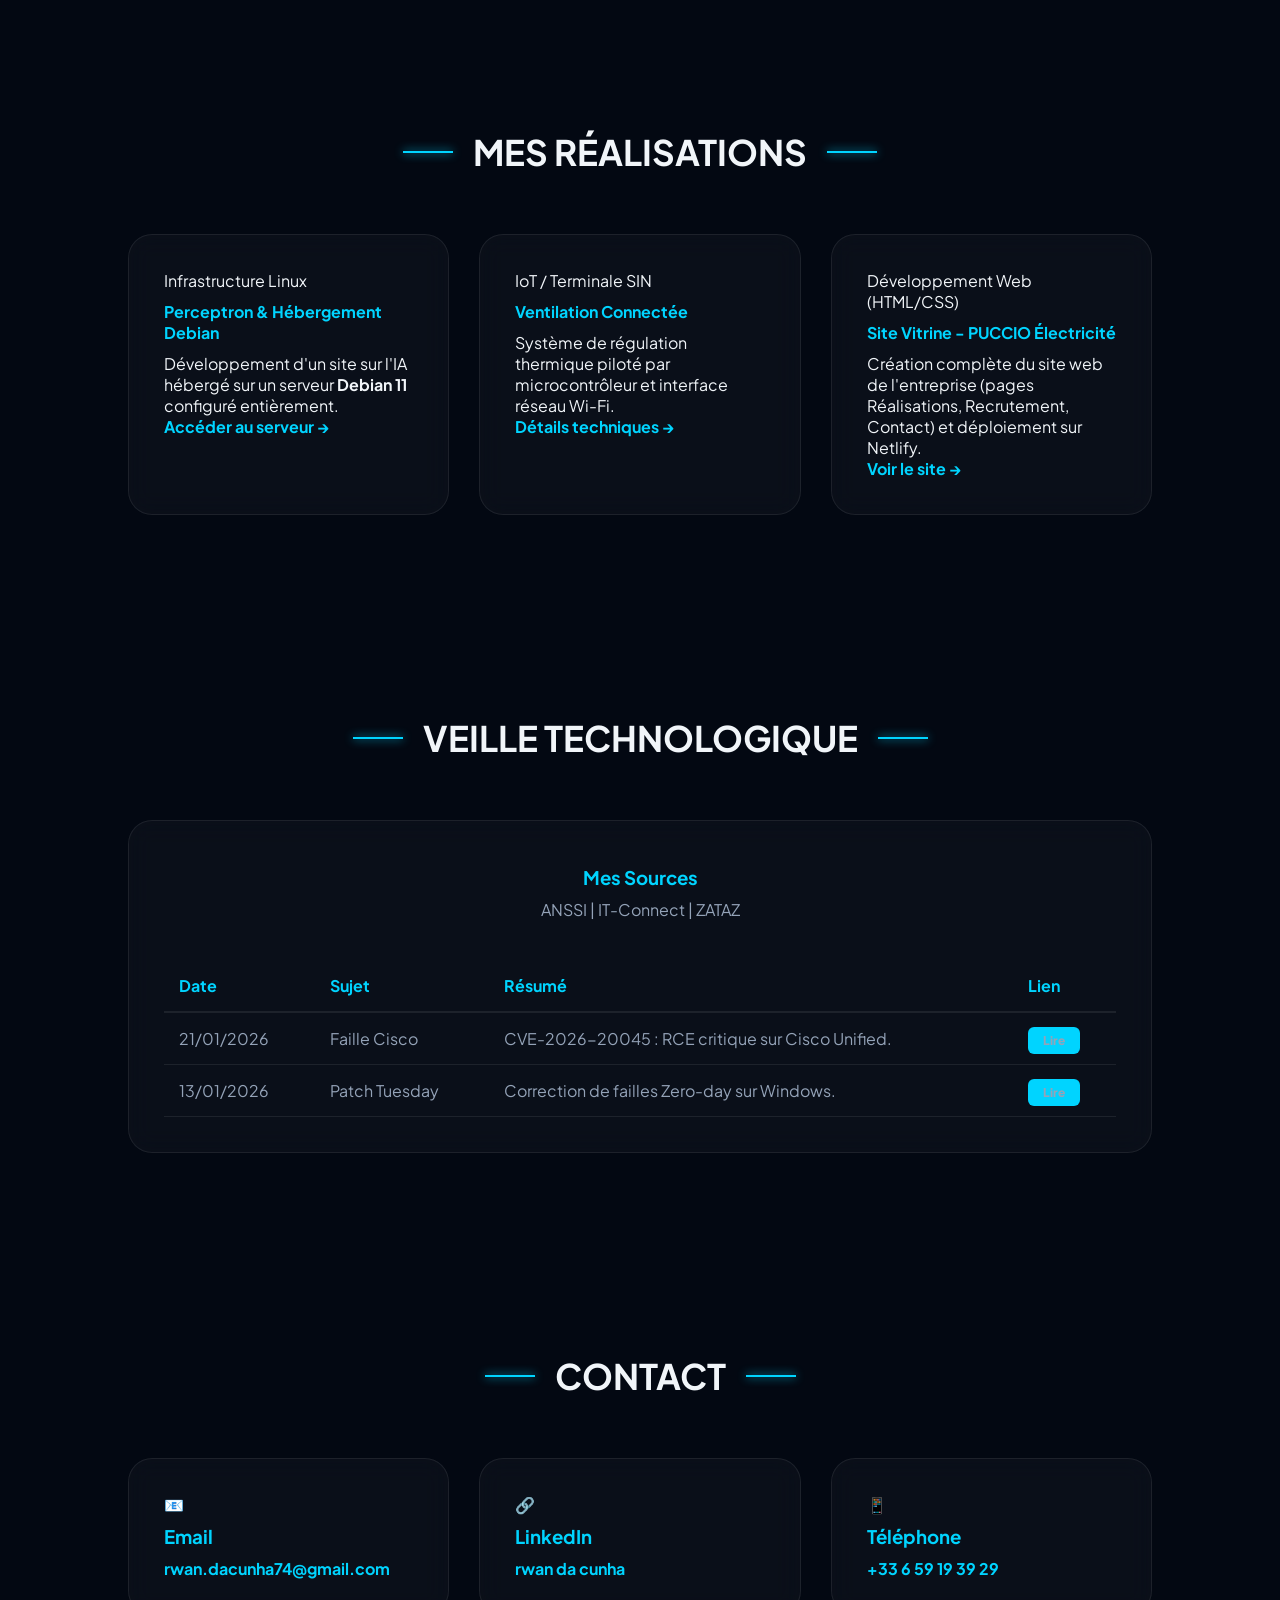
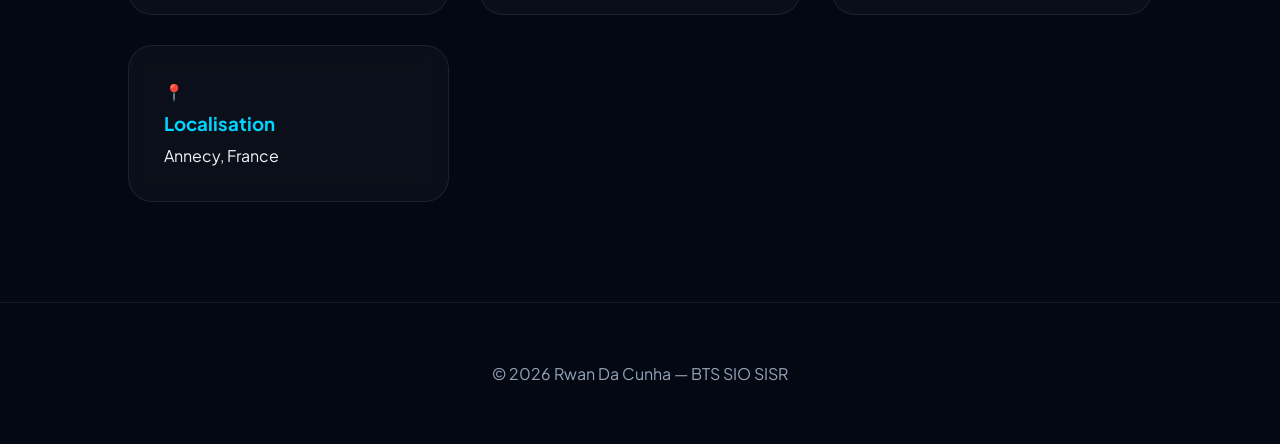
==== commit aaed36f4: "Update index.html" ====
--- a/index.html
+++ b/index.html
@@ -121,7 +121,86 @@
                 <p>Système de régulation thermique piloté par microcontrôleur et interface réseau Wi-Fi.</p>
                 <a href="Présentation Projet Entreprise Moderne Sobre Professionnel Blanc Gris Vert.pdf" target="_blank" class="lien-projet">Détails techniques →</a>
             </div>
-            <!-- AJOUT DU STAGE PUCCIO ICI -->
-            <div class="carte-verre projetJe n'ai malheureusement pas accès à l'historique de notre précédente conversation dans cette nouvelle session. S'agit-il du code pour le site vitrine de l'entreprise d'électricité, ou d'un tout autre projet sur lequel tu travailles en ce moment ?
-
-Pourrais-tu me redonner un peu de contexte ou me copier-coller les morceaux que tu as déjà ? Dès que j'aurai ces détails, je te structurerai et te renverrai les codes complets pour le HTML, le CSS et le JavaScript, séparés un par un.
+            <!-- LA NOUVELLE CARTE DU STAGE -->
+            <div class="carte-verre projet">
+                <span class="categorie">Développement Web (HTML/CSS)</span>
+                <h4>Site Vitrine - PUCCIO Électricité</h4>
+                <p>Création complète du site web de l'entreprise (pages Réalisations, Recrutement, Contact) et déploiement sur Netlify.</p>
+                <a href="https://puccio-electricite-test.netlify.app" target="_blank" class="lien-projet">Voir le site →</a>
+            </div>
+        </div>
+    </section>
+
+    <section id="veille" class="reveal">
+        <h2 class="titre-section">Veille Technologique</h2>
+        <div class="carte-verre">
+            <div style="text-align: center; margin-bottom: 40px;">
+                <h3>Mes Sources</h3>
+                <p style="color: var(--texte-attentu); margin-top: 10px;">
+                    <a href="https://cyber.gouv.fr/" target="_blank" class="lien-source">ANSSI</a> | 
+                    <a href="https://www.it-connect.fr/" target="_blank" class="lien-source">IT-Connect</a> | 
+                    <a href="https://www.zataz.com/" target="_blank" class="lien-source">ZATAZ</a>
+                </p>
+            </div>
+            <div class="table-scroll">
+                <table class="table-veille">
+                    <thead>
+                        <tr>
+                            <th>Date</th>
+                            <th>Sujet</th>
+                            <th>Résumé</th>
+                            <th>Lien</th>
+                        </tr>
+                    </thead>
+                    <tbody>
+                        <tr>
+                            <td>21/01/2026</td>
+                            <td>Faille Cisco</td>
+                            <td>CVE-2026-20045 : RCE critique sur Cisco Unified.</td>
+                            <td><a href="https://cyber.gouv.fr" target="_blank" class="btn-mini">Lire</a></td>
+                        </tr>
+                        <tr>
+                            <td>13/01/2026</td>
+                            <td>Patch Tuesday</td>
+                            <td>Correction de failles Zero-day sur Windows.</td>
+                            <td><a href="https://it-connect.fr" target="_blank" class="btn-mini">Lire</a></td>
+                        </tr>
+                    </tbody>
+                </table>
+            </div>
+        </div>
+    </section>
+
+    <section id="contact" class="reveal">
+        <h2 class="titre-section">Contact</h2>
+        <div class="grille-contact">
+            <div class="carte-verre contact-item">
+                <div class="icone">📧</div>
+                <h3>Email</h3>
+                <p><a href="mailto:rwan.dacunha74@gmail.com" class="lien-direct">rwan.dacunha74@gmail.com</a></p>
+            </div>
+            <div class="carte-verre contact-item">
+                <div class="icone">🔗</div>
+                <h3>LinkedIn</h3>
+                <p><a href="https://linkedin.com/in/rwan-da-cunha-b559bb3a7/" target="_blank" class="lien-direct">rwan da cunha</a></p>
+            </div>
+            <div class="carte-verre contact-item">
+                <div class="icone">📱</div>
+                <h3>Téléphone</h3>
+                <p><a href="tel:+33659193929" class="lien-direct">+33 6 59 19 39 29</a></p>
+            </div>
+            <div class="carte-verre contact-item">
+                <div class="icone">📍</div>
+                <h3>Localisation</h3>
+                <p>Annecy, France</p>
+            </div>
+        </div>
+    </section>
+
+    <footer>
+        <p>© 2026 Rwan Da Cunha — BTS SIO SISR</p>
+    </footer>
+
+    <script src="java_pro.js"></script>
+</body>
+</html>
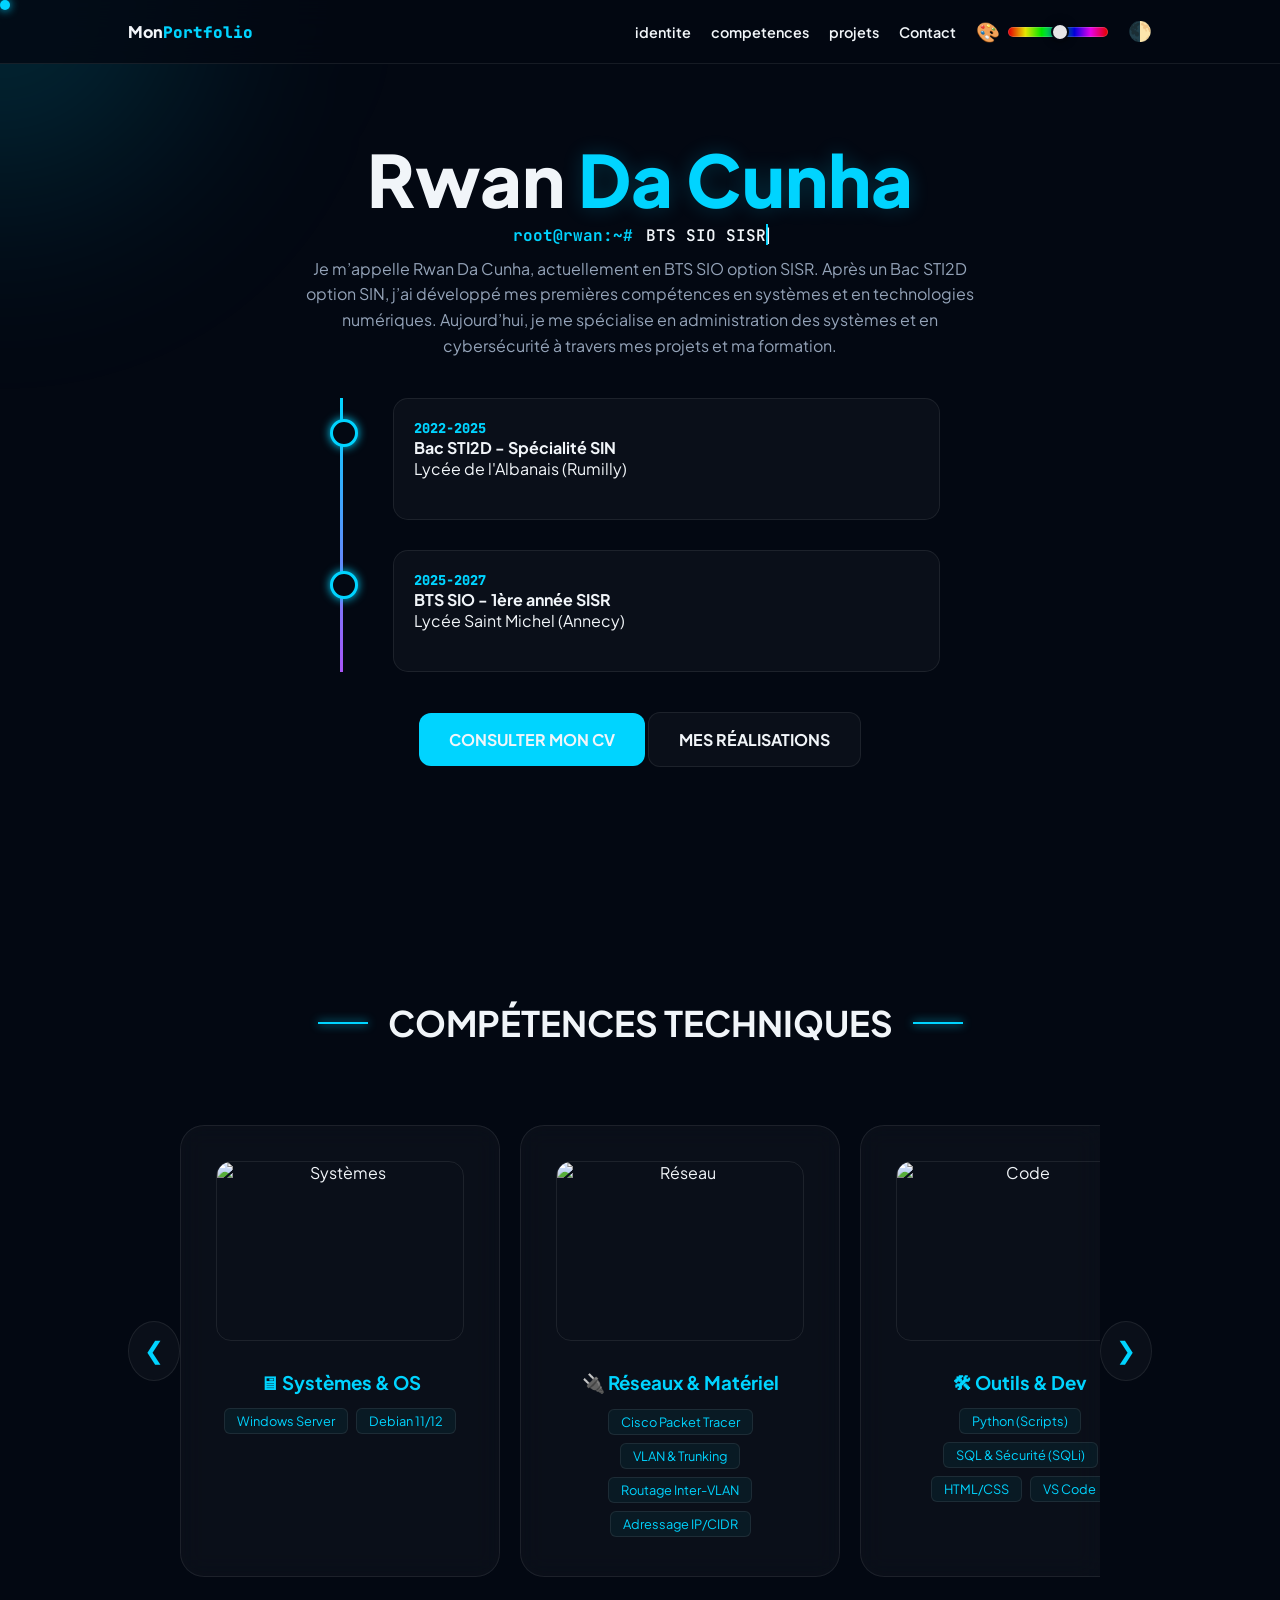
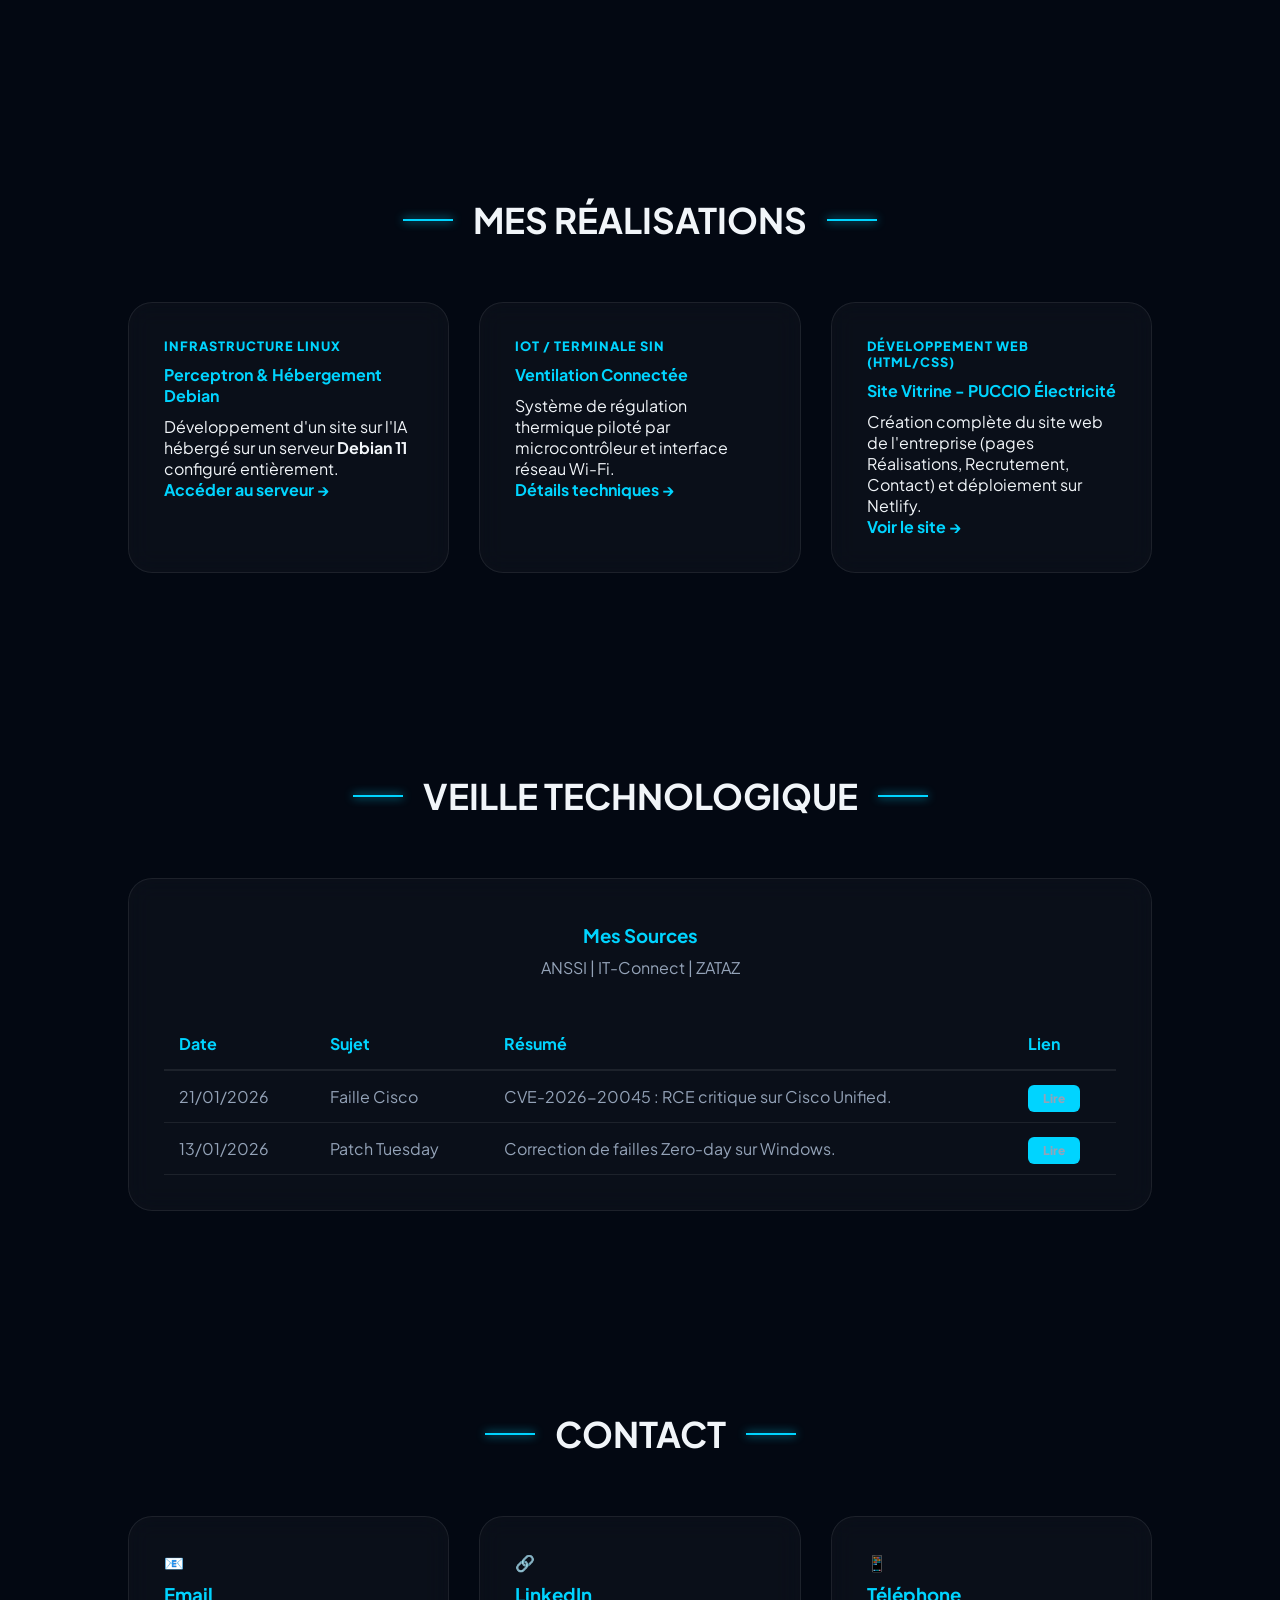
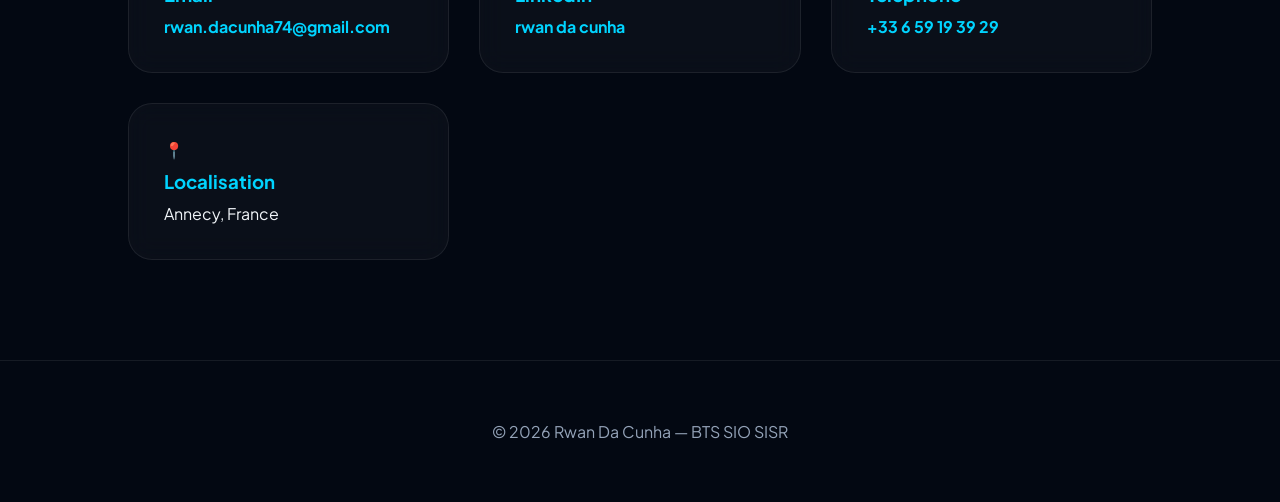
==== commit 0852d139: "Update index.html" ====
--- a/index.html
+++ b/index.html
@@ -4,6 +4,14 @@
     <meta charset="UTF-8">
     <meta name="viewport" content="width=device-width, initial-scale=1.0">
     <title>Portfolio SISR | Rwan Da Cunha</title>
+    
+    <!-- Optimisation SEO et Partage (Discord, LinkedIn, etc.) -->
+    <meta name="description" content="Portfolio de Rwan Da Cunha, étudiant en BTS SIO SISR. Découvrez mes projets en réseaux, système et développement web.">
+    <meta property="og:title" content="Rwan Da Cunha | Portfolio SISR">
+    <meta property="og:description" content="Expertise en infrastructures réseaux, systèmes Linux/Windows et développement.">
+    <meta property="og:type" content="website">
+    <meta name="theme-color" content="#00e5ff">
+
     <link href="https://fonts.googleapis.com/css2?family=Plus+Jakarta+Sans:wght@300;400;600;800&family=JetBrains+Mono&display=swap" rel="stylesheet">
     <link rel="stylesheet" href="css.css">
 </head>
@@ -86,13 +94,13 @@
                 <div class="carte-verre carousel-item">
                     <img src="https://images.unsplash.com/photo-1544197150-b99a580bb7a8?q=80&w=600&auto=format&fit=crop" alt="Réseau">
                     <h3>🔌 Réseaux & Matériel</h3>
-                    <div class="tags"><span>Cisco packet tracer</span><span>Switch</span><span>Routeur</span><span>Wirershark</span></div>
+                    <div class="tags"><span>Cisco Packet Tracer</span><span>VLAN & Trunking</span><span>Routage Inter-VLAN</span><span>Adressage IP/CIDR</span></div>
                 </div>
 
                 <div class="carte-verre carousel-item">
                     <img src="https://images.unsplash.com/photo-1516116216624-53e697fedbea?q=80&w=600&auto=format&fit=crop" alt="Code">
                     <h3>🛠 Outils & Dev</h3>
-                    <div class="tags"><span>Python</span><span>VS code</span><span>SQL</span><span>HTML/CSS</span></div>
+                    <div class="tags"><span>Python (Scripts)</span><span>SQL & Sécurité (SQLi)</span><span>HTML/CSS</span><span>VS Code</span></div>
                 </div>
 
                 <div class="carte-verre carousel-item">
@@ -121,7 +129,6 @@
                 <p>Système de régulation thermique piloté par microcontrôleur et interface réseau Wi-Fi.</p>
                 <a href="Présentation Projet Entreprise Moderne Sobre Professionnel Blanc Gris Vert.pdf" target="_blank" class="lien-projet">Détails techniques →</a>
             </div>
-            <!-- LA NOUVELLE CARTE DU STAGE -->
             <div class="carte-verre projet">
                 <span class="categorie">Développement Web (HTML/CSS)</span>
                 <h4>Site Vitrine - PUCCIO Électricité</h4>
--- a/css.css
+++ b/css.css
@@ -112,10 +112,21 @@
 .table-veille td { padding: 15px; border-bottom: 1px solid var(--bordure); color: var(--texte-attentu); }
 .btn-mini { background: var(--neon); color: #000; padding: 6px 15px; border-radius: 6px; font-weight: 800; font-size: 0.75rem; text-decoration: none !important; }
 
+/* STYLE DES CATEGORIES DE PROJETS */
+.categorie {
+    color: var(--neon);
+    font-size: 0.8rem;
+    text-transform: uppercase;
+    font-weight: 800;
+    letter-spacing: 1px;
+    display: block;
+    margin-bottom: 5px;
+}
+
 /* Curseur */
 .curseur-personnalise { width: 10px; height: 10px; background: var(--neon); border-radius: 50%; position: fixed; pointer-events: none; z-index: 9999; box-shadow: 0 0 10px var(--neon); transform: translate(-50%, -50%); transition: transform 0.1s ease-out; }
 .curseur-personnalise.active { transform: translate(-50%, -50%) scale(2.8); background: transparent; border: 1px solid var(--neon); }
 .blob { position: fixed; top: 0; left: 0; width: 600px; height: 600px; background: radial-gradient(circle, var(--neon-lumineux) 0%, transparent 70%); filter: blur(80px); z-index: -1; pointer-events: none; }
 .reveal { opacity: 0; transform: translateY(30px); transition: 1s ease; }
 .reveal.active { opacity: 1; transform: translateY(0); }
-footer { text-align: center; padding: 60px; border-top: 1px solid var(--bordure); color: var(--texte-attentu); }+footer { text-align: center; padding: 60px; border-top: 1px solid var(--bordure); color: var(--texte-attentu); } 
